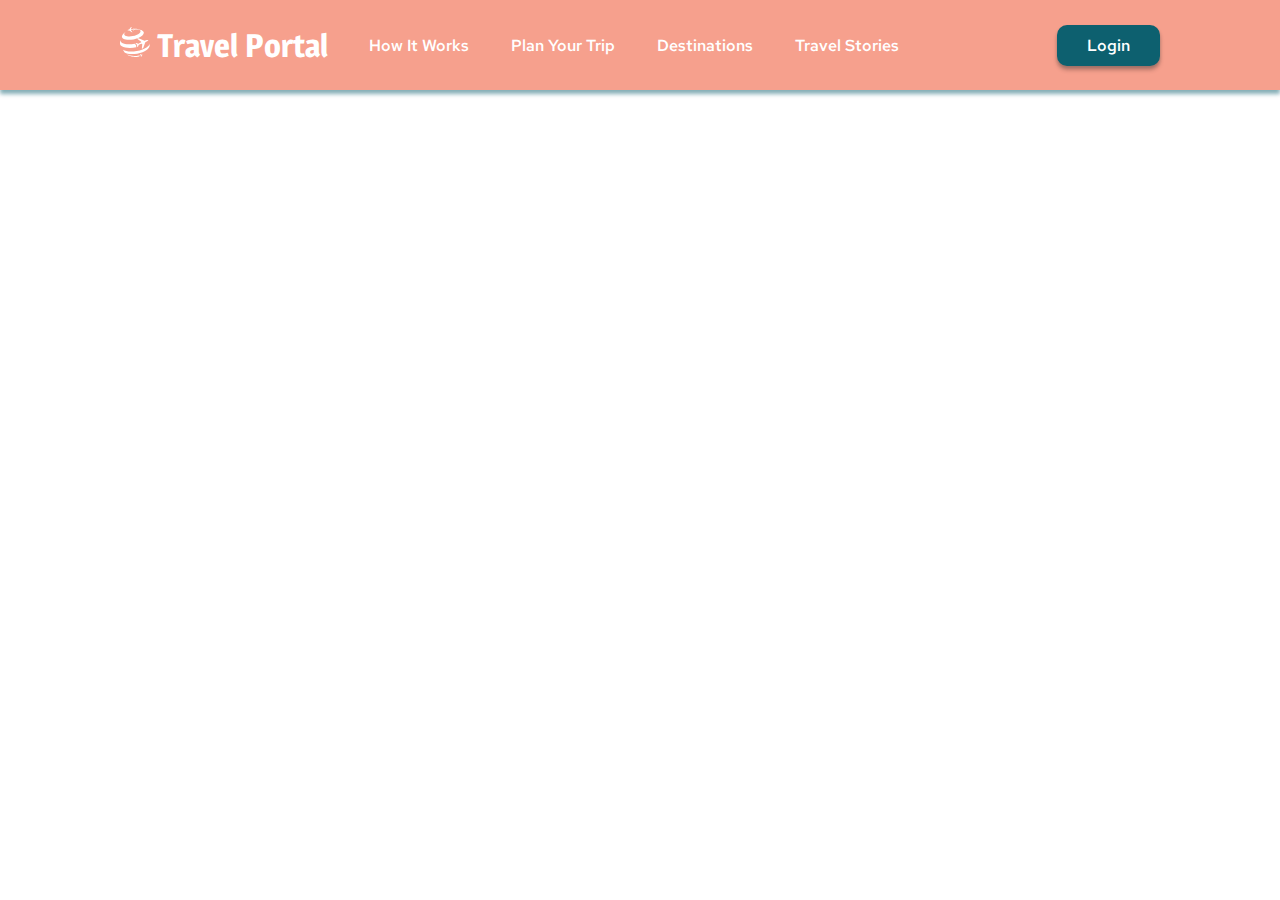
==== travel/index.html @ 794921a4 "feat: add burger menu in html and css" ====
<!DOCTYPE html>
<html lang="zxx">
<head>
    <meta charset="UTF-8">
    <meta http-equiv="X-UA-Compatible" content="IE=edge">
    <meta name="viewport" content="width=device-width, initial-scale=1.0">
    <title>Travel Portal</title>
    <link rel="icon" href="./assets/img/favicon.jpg">
    <link rel="stylesheet" href="style.css">
</head>
<body>
    <header class="header">
        <div class="wrapper">
            <div class="header_wrapper">
                <div class="logo">
                    <object type="image/svg+xml" data="./assets/img/logo.svg"></object>
                    <span class="company_name">Travel Portal</span>
                </div>
                <nav class="nav">
                    <ul class="header_nav">
                        <li class="header_nav_list"><a href="#how_it_works" class="nav_list">How It Works</a></li>
                        <li class="header_nav_list"><a href="#plan_trip" class="nav_list">Plan Your Trip</a></li>
                        <li class="header_nav_list"><a href="#destinations" class="nav_list">Destinations</a></li>
                        <li class="header_nav_list"><a href="#travel_stories" class="nav_list">Travel Stories</a></li>
                        <li class="header_nav_list"><a href="#travel_stories" class="nav_list nav_list_inactive">Account</a></li>
                        <li class="header_nav_list"><a href="#travel_stories" class="nav_list nav_list_inactive">Social Media</a></li>
                    </ul>
                    <div class="nav-close">
                        <span class="nav-close-line"></span>
                        <span class="nav-close-line"></span>
                    </div>
                </nav>
                <div class="header_login">
                    <button class="button">Login</button>
                </div>
                <div class="header-burger burger">
                    <span class="burger-line burger-line-first"></span>
                    <span class="burger-line burger-line-second"></span>
                    <span class="burger-line burger-line-third"></span>
                </div>
            </div>
        </div>
    </header>
    <main class="main">
        <!-- <section class="preview">
            <div class="wrapper">
                <div class="preview_background">
                    <div class="plan_your_trip">
                        <h1 class="title">Explore the beauty of<br> the World</h1>
                        <p class="title_text">Receive personalized recommendations for countries, hotels, activities and more</p>
                        <div class="planning_form">
                            <input type="text" class="planning_form_search" name="user_like_to_do" placeholder="What would you like to do?">
                            <div class="start_planning_button">
                                <button type="submit" class="start_planning">Start Planning</button>
                            </div>
                        </div>
                    </div>
                </div>
            </div>
        </section> -->
        <!-- <section class="steps">
            <div class="wrapper">
                <h2 class="topic" id="plan_trip">3 STEPS TO THE PERFECT TRIP</h2>
                    <div class="perfect_trip">
                        <div class="steps_pics">
                            <div class="steps_pic pic1"></div>
                            <div class="steps_text">Tell us what you want to do</div>
                        </div>
                        <div class="steps_pics">
                            <div class="steps_pic pic2"></div>
                            <div class="steps_text">Share us preferable dates</div>
                        </div>
                        <div class="steps_pics">
                            <div class="steps_pic pic3"></div>
                            <div class="steps_text">We will give you recommendations</div>
                        </div>
                    </div>
            </div>
        </section>
        <section class="destinations">
            <div class="wrapper">
                <h2 class="topic" id="destinations">POPULAR DESTINATIONS</h2>
                <div class="carousel">
                    <div class="destination">
                        <img src="./assets/img/Rectangle23.jpg" class="country_pic" alt="spain">
                        <div class="destination_country">SPAIN</div>
                    </div>
                    <div class="destination">
                        <img src="./assets/img/Rectangle24.jpg" class="country_pic" alt="japan">
                        <div class="destination_country">JAPAN</div>
                    </div>
                    <div class="destination">
                        <img src="./assets/img/Rectangle25.jpg" class="country_pic" alt="usa">
                        <div class="destination_country">USA</div>
                    </div>
                </div>
                <div class="carosuel_radio">
                    <label class="destination_radio">
                        <input class="radio__input" type="radio" name="switch">
                        <span class="radio__box"></span>
                    </label>
                    <label class="destination_radio">
                        <input class="radio__input" type="radio" name="switch" checked>
                        <span class="radio__box"></span>
                    </label>
                    <label class="destination_radio">
                        <input class="radio__input" type="radio" name="switch">
                        <span class="radio__box"></span>
                    </label>
                </div>
                <div class="find_more">
                    <button type="submit" class="find"><img src="./assets/img/arrow-right.svg" alt="arrow">Find More</button>
                </div>
            </div>
        </section>
        <section class="stories">
            <div class="wrapper">
                <div class="stories_content">
                    <h2 class="topic" id="travel_stories">TRAVEL STORIES</h2>
                <div class="travel_stories">
                    <div class="travel_stories_background">
                        <div class="story">
                            <img src="./assets/img/Rectangle29.jpg" class="story_img" alt="boat">
                            <div class="travel_stories_description">
                                <h3 class="travel_stories_title">10 Photos of Attractive Thailand</h3>
                                <p class="travel_stories_text">Lorem ipsum dolor sit amet, consectetur adipiscing elit, sed do eiusmod tempor incididunt ut labore et dolore magna aliqua. 
                                    Ut enim ad minim veniam, quis nostrud exercitation ullamco laboris nisi ut aliquip ex ea commodo consequat. 
                                    Duis aute irure dolor in reprehenderit in voluptate velit esse cillum dolore eu fugiat nulla pariatur. 
                                    Excepteur sint occaecat cupidatat non proident, sunt in culpa qui officia deserunt mollit anim id est laborum.Lorem 
                                    ipsum dolor sit amet, consectetur adipiscing elit...</p>
                                <a href="#!" class="read_more">Read More</a>
                            </div>
                        </div>
                        <div class="story">
                            <img src="./assets/img/Rectangle30.jpg" class="story_img" alt="mountain">
                            <div class="travel_stories_description">
                                <h3 class="travel_stories_title">Canyonlands National Park, Utah</h3>
                                <p class="travel_stories_text">Lorem ipsum dolor sit amet, consectetur adipiscing elit, sed do eiusmod tempor incididunt ut labore et dolore magna aliqua. 
                                    Ut enim ad minim veniam, quis nostrud exercitation ullamco laboris nisi ut aliquip ex ea commodo consequat. 
                                    Duis aute irure dolor in reprehenderit in voluptate velit esse cillum dolore eu fugiat nulla pariatur. 
                                    Excepteur sint occaecat cupidatat non proident, sunt in culpa qui officia deserunt mollit anim id est laborum.Lorem 
                                    ipsum dolor sit amet, consectetur adipiscing elit...</p>
                                 <a href="#!" class="read_more">Read More</a>
                            </div>
                        </div>
                        <div class="story">
                            <img src="./assets/img/Rectangle31.jpg" class="story_img" alt="mountain">
                            <div class="travel_stories_description">
                                <h3 class="travel_stories_title">I left my heart in the Mountains!</h3>
                                <p class="travel_stories_text">Lorem ipsum dolor sit amet, consectetur adipiscing elit, sed do eiusmod tempor incididunt ut labore et dolore magna aliqua. 
                                    Ut enim ad minim veniam, quis nostrud exercitation ullamco laboris nisi ut aliquip ex ea commodo consequat. 
                                    Duis aute irure dolor in reprehenderit in voluptate velit esse cillum dolore eu fugiat nulla pariatur. 
                                    Excepteur sint occaecat cupidatat non proident, sunt in culpa qui officia deserunt mollit anim id est laborum.Lorem 
                                    ipsum dolor sit amet, consectetur adipiscing elit...</p>
                                 <a href="#!" class="read_more">Read More</a>
                            </div>
                        </div>
                        <div class="story">
                            <img src="./assets/img/Rectangle32.jpg" class="story_img" alt="desert">
                            <div class="travel_stories_description">
                                <h3 class="travel_stories_title">The Longest journey in my life!</h3>
                                <p class="travel_stories_text">Lorem ipsum dolor sit amet, consectetur adipiscing elit, sed do eiusmod tempor incididunt ut labore et dolore magna aliqua. 
                                    Ut enim ad minim veniam, quis nostrud exercitation ullamco laboris nisi ut aliquip ex ea commodo consequat. 
                                    Duis aute irure dolor in reprehenderit in voluptate velit esse cillum dolore eu fugiat nulla pariatur. 
                                    Excepteur sint occaecat cupidatat non proident, sunt in culpa qui officia deserunt mollit anim id est laborum.Lorem 
                                    ipsum dolor sit amet, consectetur adipiscing elit...</p>
                                 <a href="#!" class="read_more">Read More</a>
                            </div>
                        </div>
                        <div class="find_more">
                            <button type="submit" class="find"><img src="./assets/img/arrow-right.svg" alt="arrow">See More</button>
                        </div>
                    </div>
                </div>
                </div>
            </div>
        </section>
    </main>
    <footer>
        <div class="wrapper">
            <div class="footer">
                <span class="copyright">All Rights Reserved © Travel Portal</span>
                <div class="footer_social_network">
                    <ul class="social-list">
                        <li class="social-item">
                            <a href="https://github.com/olkres" target="_blank"><img src="assets/img/instagram.svg" alt="instagram"></a>
                        </li>
                        <li class="social-item">
                            <a href="https://rs.school/js-stage0/" target="_blank"><img src="assets//img/youtube.svg" alt="youtube"></a>
                        </li>
                        <li class="social-item">
                            <a href="https://twitter.com" target="_blank"><img src="assets/img/twitter.svg" alt="twitter"></a>
                        </li>
                    </ul>
                </div>
            </div>
        </div>
    </footer> -->
    <script src="index.js"></script>
</body>
</html>
---- travel/style.css ----
@font-face {
    font-family: 'Red Hat Text';
    font-style: normal;
    font-weight: 500;
    src: url('./assets/fonts/RedHatText-Medium.ttf');
  }

  @font-face {
    font-family: 'Magra';
    font-weight: 600;
    src: url('./assets/fonts/Magra-Bold.ttf');
  }

  @font-face {
    font-family: 'Aleo';
    font-weight: 400;
    src: url('./assets/fonts/Aleo-Regular.ttf');
  }

  @font-face {
    font-family: 'Aleo';
    font-style: italic;
    font-weight: 700;
    src: url('./assets/fonts/Aleo-BoldItalic.ttf');
  }

  @font-face {
    font-family: 'Aleo';
    font-style: italic;
    font-weight: 400;
    src: url('./assets/fonts/Aleo-Italic.ttf');
  }

  @font-face {
    font-family: 'Aleo';
    font-weight: 700;
    src: url('./assets/fonts/Aleo-Bold.ttf');
  }

  * {
    box-sizing: border-box;
  }

  html {
    scroll-behavior: smooth;
  }

  body {
    margin: 0;
  }

  .wrapper {
    max-width: 1440px;
    margin: 0 auto;
  }

  .header_wrapper {
    position: relative;
    background-color: rgba(242, 120, 92, 0.7);
    box-shadow: 0px 4px 4px rgba(13, 96, 111, 0.5);
    display: flex;
    justify-content: space-between;
    padding: 0 120px;
    align-items: center;
    height: 90px;
  }

  .header_nav {
    display: flex;
    justify-content: space-between;
    align-items: center;
    padding-left: 8px;
  }

  .header_nav_list {
    list-style: none;
    font-family: 'Red Hat Text';
    font-style: normal;
    font-weight: 500;
    font-size: 16px;
    line-height: 21px;
    padding-right: 42px;
  }

  .nav_list {
    text-decoration: none;
    color: #FFFFFF;
    transition: 0.5s;
  }

  .nav_list_inactive {
    display: none;
  }

  .nav_list:hover {
    color: #0D606F;
    cursor: pointer;
  }

  .header-burger {
    display: none;
    width: 26px;
    height: 16px;
    position: relative;
  }

  .burger-line {
    display: block;
    width: 100%;
    height: 2.6px;
    background-color: #FFFFFF;
    position: absolute;
    border-radius: 3px;
  }

  .burger-line-first {
    top: 0;
  }

  .burger-line-second {
    top: 50%;
    transform: translateY(-50%);
  }

  .burger-line-third {
    bottom: 0;
  }

  .logo {
    font-family: 'Magra';
    font-size: 32px;
    line-height: 39px;
    color: #FFFFFF;
  }

  .button {
    width: 103px;
    height: 41px;
    background: #0D606F;
    box-shadow: 0px 4px 4px rgba(0, 0, 0, 0.25), 0px 2px 3px rgba(13, 96, 111, 0.16);
    border: 0px;
    border-radius: 10px;
    font-family: 'Red Hat Text';
    font-style: normal;
    font-weight: 500;
    font-size: 16px;
    line-height: 21px;
    color: #FFFFFF;
    transition: 0.5s;
  }

  .button:hover {
    transform: scale(1.1);
    cursor: pointer;
  }

  .preview_background {
    background-image: url('./assets/img/garrett-parker-DlkF4-dbCOU-unsplash1.jpg');
    height: 765px;
    margin-top: -90px;
  }

  .plan_your_trip {
    padding-top: 122px;
    padding-left: 120px;
  }

  .title {
    margin: 0;
    font-family: 'Aleo';
    font-style: normal;
    font-weight: 700;
    font-size: 80px;
    line-height: 96px;
    color: #FFFFFF;
  }

  .title_text {
    margin-top: 32px;
    font-family: 'Aleo';
    font-style: italic;
    font-weight: 700;
    font-size: 20px;
    line-height: 24px;
    color: #FFFFFF;
  }

  .topic {
    font-family: 'Red Hat Text';
    font-weight: 500;
    font-size: 40px;
    text-align: center;
    color: #F2785C;
  }

  .planning_form {
    display: flex;
    align-items: center;
    justify-content: space-between;
    margin-top: 46px;
    width: 892px;
    height: 95px;
    border-radius: 16px;
    background: rgba(255, 255, 255, 0.7);
    border: none;
  }

  .start_planning_button {
    padding-right: 18px;
  }

  .start_planning {
    background: #0D606F;
    width: 228px;
    height: 59px;
    border: 0px;
    font-family: 'Red Hat Text';
    font-style: normal;
    font-weight: 500;
    font-size: 24px;
    line-height: 32px;
    color: #FFFFFF;
    border-radius: 10px;
    transition: 0.5s;
  }

  .start_planning:hover {
    transform: scale(1.1);
    cursor: pointer;
  }

  .planning_form_search {
    font-family: 'Aleo';
    font-style: italic;
    font-weight: 400;
    font-size: 24px;
    line-height: 29px;
    border: 0px;
    color: #F2785C;
    background-color: rgba(0, 0, 0, 0);
    padding-left: 41px;
  }

  .planning_form_search::placeholder {
    color: #F2785C;
  }

  .perfect_trip {
    display: flex;
    justify-content: space-between;
    margin-top: 40px;
    padding: 0 132px;
  }

  .steps {
    margin-top: 80px;
  }

  .steps_text {
    font-family: 'Aleo';
    font-style: normal;
    font-weight: 400;
    font-size: 20px;
    line-height: 24px;
    color: #0D606F;
    margin-top: 30px;
  }

  .steps_pic {
    background-color: #F2785C;
    border-radius: 16px;
    width: 100px;
    height: 100px;
  }

  .steps_pics:nth-child(2) {
    padding-left: 70px;
  }

  .pic1 {
    background-image: url('./assets/img/bike.svg');
    background-position: center;
    background-repeat: no-repeat;
    margin-left: auto;
    margin-right: auto;
  }

  .pic2 {
    background-image: url('./assets/img/calendar.svg');
    background-position: center;
    background-repeat: no-repeat;
    margin-left: auto;
    margin-right: auto;
  }

  .pic3 {
    background-image: url('./assets/img/plane.svg');
    background-position: center;
    background-repeat: no-repeat;
    margin-left: auto;
    margin-right: auto;
  }

  .destinations {
    margin-top: 96px;
  }

  .carousel {
    display: flex;
    gap: 60px;
    justify-content: center;
    align-items: center;
    overflow: hidden;
    margin-top: 48px;
  }

  .country_pic {
    border-radius: 16px;
  }

  .destination {
    position: relative;
  }

  .destination_country {
    position: absolute;
    left: 15px;
    bottom: 44px;
    font-family: 'Red Hat Text';
    font-size: 32px;
    line-height: 42px;
    color: #FFFFFF;
  }

  .destination_radio {
    position: relative;
    display: inline-block;
    width: 20px;
    height: 20px;
    margin: 0 3px;
    margin-top: 19px;
    left: 677px;
  }

  .radio__input {
    position: absolute;
    appearance: none;
  }

  .radio__box {
    position: absolute;
    top: 0;
    left: 0;
    display: inline-block;
    width: 20px;
    height: 20px;
    background-color: rgba(242, 120, 92, 0.5);
    border-radius: 50%;
    transition: all 0.2s ease;
    cursor: pointer;
  }

  .radio__input:checked+.radio__box {

    background-color: #F2785C;
  }

  .find_more {
    margin-top: 36px;
    width: 228px;
    margin-left: auto;
    margin-right: auto;

  }

  .find {
    display: flex;
    align-items: center;
    justify-content: space-around;
    padding: 0 31px;
    background: #0D606F;
    border: 0px;
    border-radius: 10px;
    width: 228px;
    height: 59px;
    font-family: 'Red Hat Text';
    font-size: 24px;
    color: #FFFFFF;
    transition: 0.5s;
  }

  .find:hover {
    transform: scale(1.1);
    cursor: pointer;
  }

  .stories {
    margin-top: 81px;
  }

  .story_img {
    border-radius: 16px;
    box-shadow: 0px 4px 4px #0d606f;
  }

  .travel_stories_background {
    height: 1270px;
    background: rgba(255, 255, 255, 0.7);
  }

  .travel_stories {
    margin-top: 40px;
    height: 1331px;
    background: url(./assets/img/Rectangle33.jpg);
  }

  /*.travel_stories_description {
    display: flex;
    flex-flow: column;
}*/

  .travel_stories_title {
    font-family: 'Aleo';
    font-style: normal;
    font-weight: 400;
    font-size: 35px;
    line-height: 42px;
    color: #0D606F;
    margin: 0;
  }

  .travel_stories_description {
    padding-left: 40px;
  }

  .travel_stories_text {
    font-family: 'Aleo';
    font-style: normal;
    font-weight: 400;
    font-size: 20px;
    line-height: 24px;
    color: #0D606F;
    margin: 0;
    margin-top: 23px;
  }

  .read_more {
    font-family: 'Aleo';
    font-weight: 700;
    font-size: 20px;
    line-height: 24px;
    color: #0D606F;
  }

  .story {
    display: flex;
    padding: 0 120px;
    margin-top: 30px;
  }

  .story:nth-child(1) {
    padding-top: 40px;
  }

  .footer {
    display: flex;
    align-items: center;
    margin-top: -60px;
    justify-content: flex-end;
    padding-right: 120px;
    height: 60px;
    gap: 270px;
  }

  .copyright {
    font-family: 'Red Hat Text';
    font-size: 16px;
    line-height: 21px;
    color: #FFFFFF;
  }

  .social-list {
    display: flex;
    align-items: center;
  }

  .social-item {
    padding-left: 21px;
    list-style: none;
    transition: 0.5s;
  }

  .social-item:hover {
    filter: invert(16%) sepia(65%) saturate(138%) hue-rotate(7deg) brightness(92%) contrast(87%);
  }

  /*media start*/
  @media screen and (max-width:390px) {

    * {
      box-sizing: border-box;
    }

    .wrapper {
      max-width: 390px;
      margin: 0 auto;
    }

    .preview_background {
      background-image: url(assets/img/garrett-parker-DlkF4-dbCOU-unsplash2.jpg);
    }

    .header-burger {
      display: block;
    }

    .company_name {
      display: none;
    }

    .header_login {
      display: none;
    }

    .nav {
      position: fixed;
      height: 100vh;
      top: 0;
      right: 0;
      z-index: 10;
      transform: translateX(100%);
      transition: .2s all linear;
    }

    .nav_list_inactive {
      display: block;
    }

    .nav-active {
      transform: translateX(0);
      width: 165px;
      height: 250px;
      background: #F2785C;
      box-shadow: 0px 4px 3px rgba(13, 96, 111, 0.25);
      border-radius: 10px;
    }

    .nav-close {
      width: 30px;
      height: 30px;
      position: absolute;
      top: 10px;
      left: 10px;
      z-index: 11;
    }

    .nav-close-line {
      display: block;
      width: 100%;
      height: 3px;
      border-radius: 3px;
      background-color: #E5E5E5;
      position: absolute;
      top: 50%;
    }

    .nav-close-line:first-child {
      transform: translateY(-50%) rotate(45deg);
    }

    .nav-close-line:last-child {
      transform: translateY(-50%) rotate(-45deg);
    }

    .header_nav {
      display: flex;
      flex-direction: column;
      align-items: flex-end;
      padding-top: 40px;
      margin-right: -25px;
    }


  }
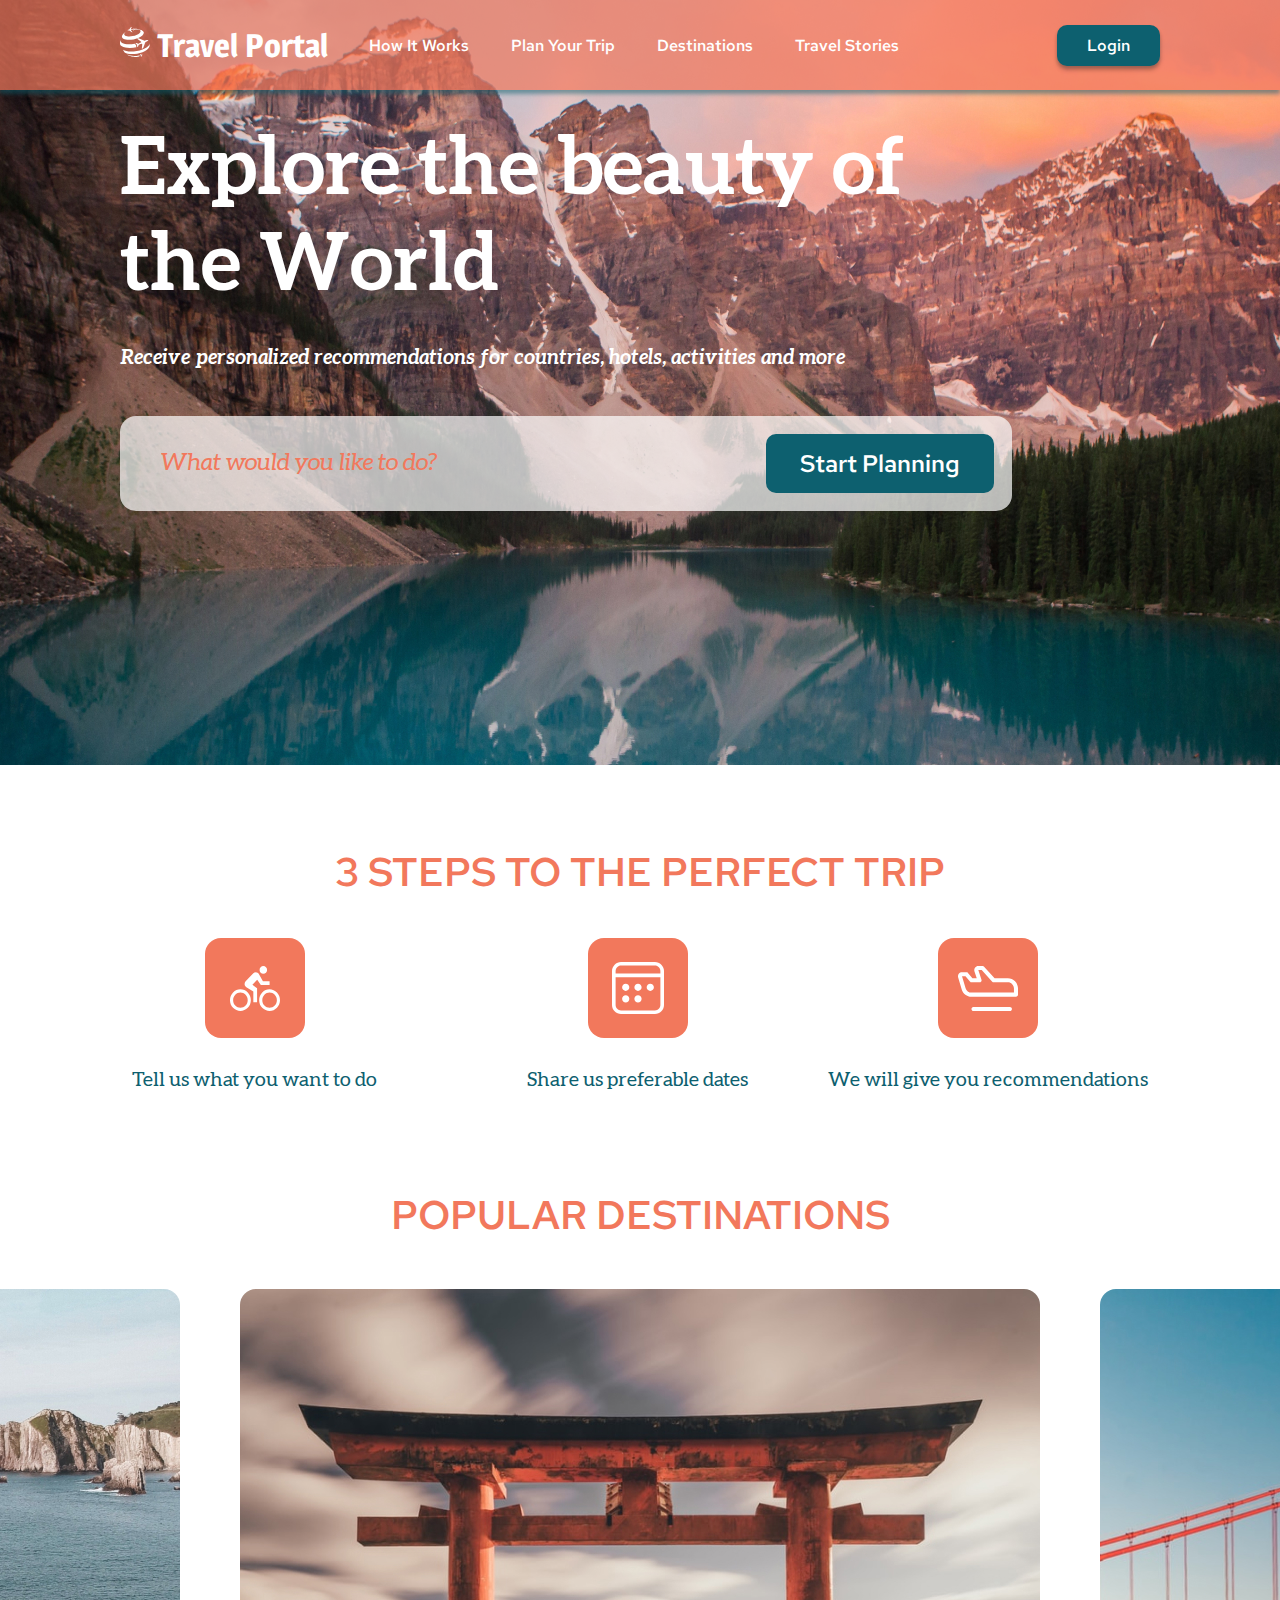
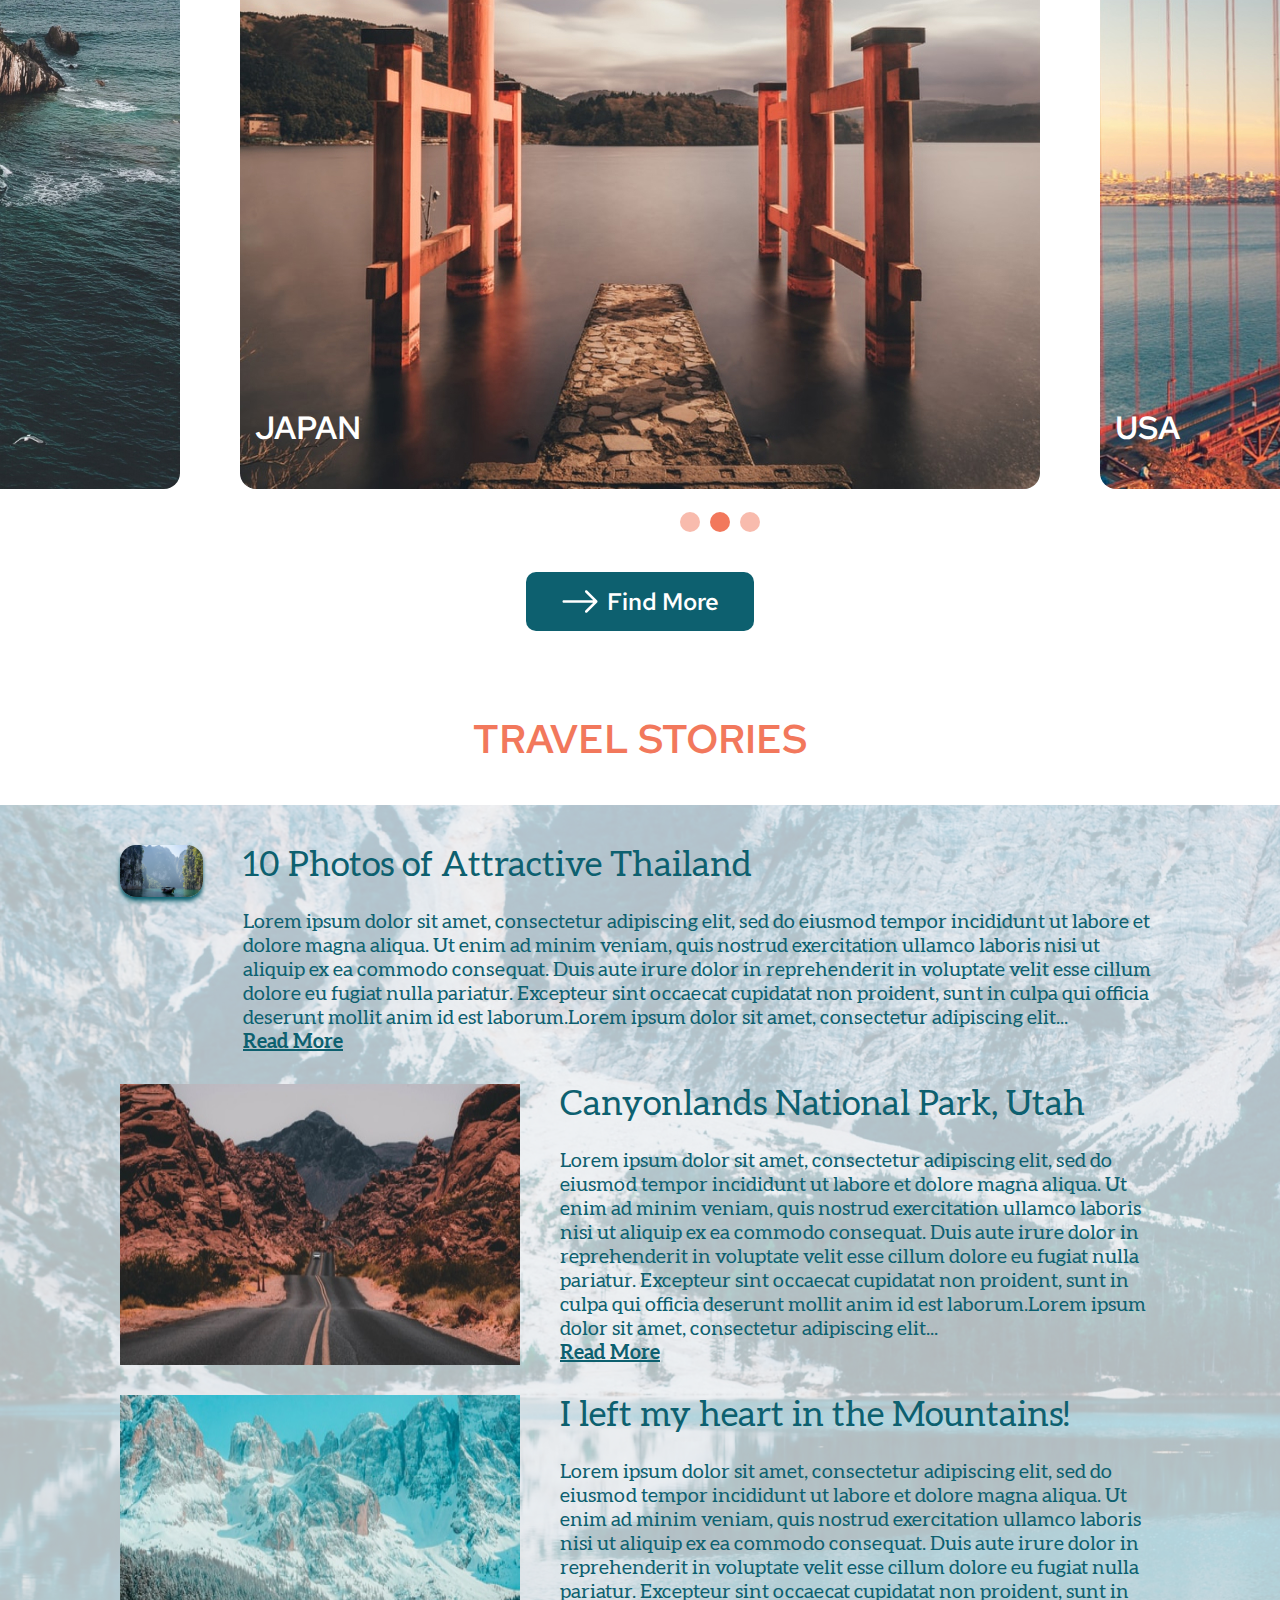
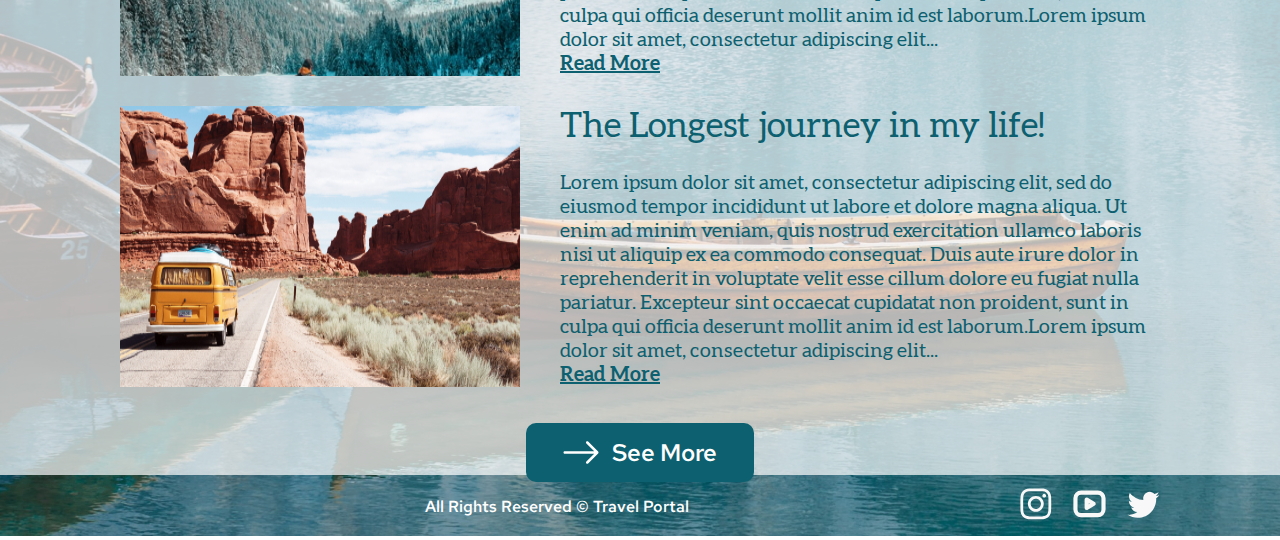
==== commit 80368bab: "feat: modified css media 390 in section preview" ====
--- a/travel/index.html
+++ b/travel/index.html
@@ -42,7 +42,7 @@
         </div>
     </header>
     <main class="main">
-        <!-- <section class="preview">
+        <section class="preview">
             <div class="wrapper">
                 <div class="preview_background">
                     <div class="plan_your_trip">
@@ -57,8 +57,8 @@
                     </div>
                 </div>
             </div>
-        </section> -->
-        <!-- <section class="steps">
+        </section>
+        <section class="steps">
             <div class="wrapper">
                 <h2 class="topic" id="plan_trip">3 STEPS TO THE PERFECT TRIP</h2>
                     <div class="perfect_trip">
@@ -120,7 +120,9 @@
                 <div class="travel_stories">
                     <div class="travel_stories_background">
                         <div class="story">
-                            <img src="./assets/img/Rectangle29.jpg" class="story_img" alt="boat">
+                            <div class="story_img">
+                                <img src="./assets/img/Rectangle29.jpg" alt="boat">
+                            </div>
                             <div class="travel_stories_description">
                                 <h3 class="travel_stories_title">10 Photos of Attractive Thailand</h3>
                                 <p class="travel_stories_text">Lorem ipsum dolor sit amet, consectetur adipiscing elit, sed do eiusmod tempor incididunt ut labore et dolore magna aliqua. 
@@ -195,7 +197,7 @@
                 </div>
             </div>
         </div>
-    </footer> -->
+    </footer>
     <script src="index.js"></script>
 </body>
 </html>--- a/travel/style.css
+++ b/travel/style.css
@@ -206,7 +206,7 @@
   }
 
   .start_planning_button {
-    padding-right: 18px;
+    margin-right: 18px;
   }
 
   .start_planning {
@@ -398,9 +398,12 @@
     margin-top: 81px;
   }
 
-  .story_img {
+  .story_img img {
+    display: block;
     border-radius: 16px;
     box-shadow: 0px 4px 4px #0d606f;
+    max-width: 100%;
+    height: auto;
   }
 
   .travel_stories_background {
@@ -506,10 +509,6 @@
       margin: 0 auto;
     }
 
-    .preview_background {
-      background-image: url(assets/img/garrett-parker-DlkF4-dbCOU-unsplash2.jpg);
-    }
-
     .header-burger {
       display: block;
     }
@@ -520,6 +519,13 @@
 
     .header_login {
       display: none;
+    }
+
+    .header_wrapper {
+      background-image: url(assets/img/garrett-parker-DlkF4-dbCOU-unsplash2.jpg);
+      box-shadow: none;
+      padding: 0 24px;
+      padding-top: 26px;
     }
 
     .nav {
@@ -580,5 +586,47 @@
       margin-right: -25px;
     }
 
+    .preview_background {
+      background-image: url(assets/img/garrett-parker-DlkF4-dbCOU-unsplash2.jpg);
+      background-repeat: no-repeat;
+      height: 390px;
+  }
+   
+    .title {
+      display: none;
+    }
+
+    .title_text {
+      display: none;
+    }
+
+    .plan_your_trip {
+      padding-left: 15px;
+    }
+
+    .planning_form {
+      padding: 0;
+      width: 360px;
+      height: 48px;
+      margin-top: 20px;
+    }
+
+    .start_planning {
+      width: 92px;
+      height: 30px;
+      background: #0D606F;
+      box-shadow: 0px 0px 3px rgba(13, 96, 111, 0.08), 0px 2px 3px rgba(13, 96, 111, 0.16);
+      font-size: 11px;
+      line-height: 15px;
+      margin-right: -10px;
+    }
+
+    .planning_form_search {
+      font-size: 14px;
+      line-height: 17px;
+      color: #F2785C;
+      padding-left: 16px;
+    }
+
 
   }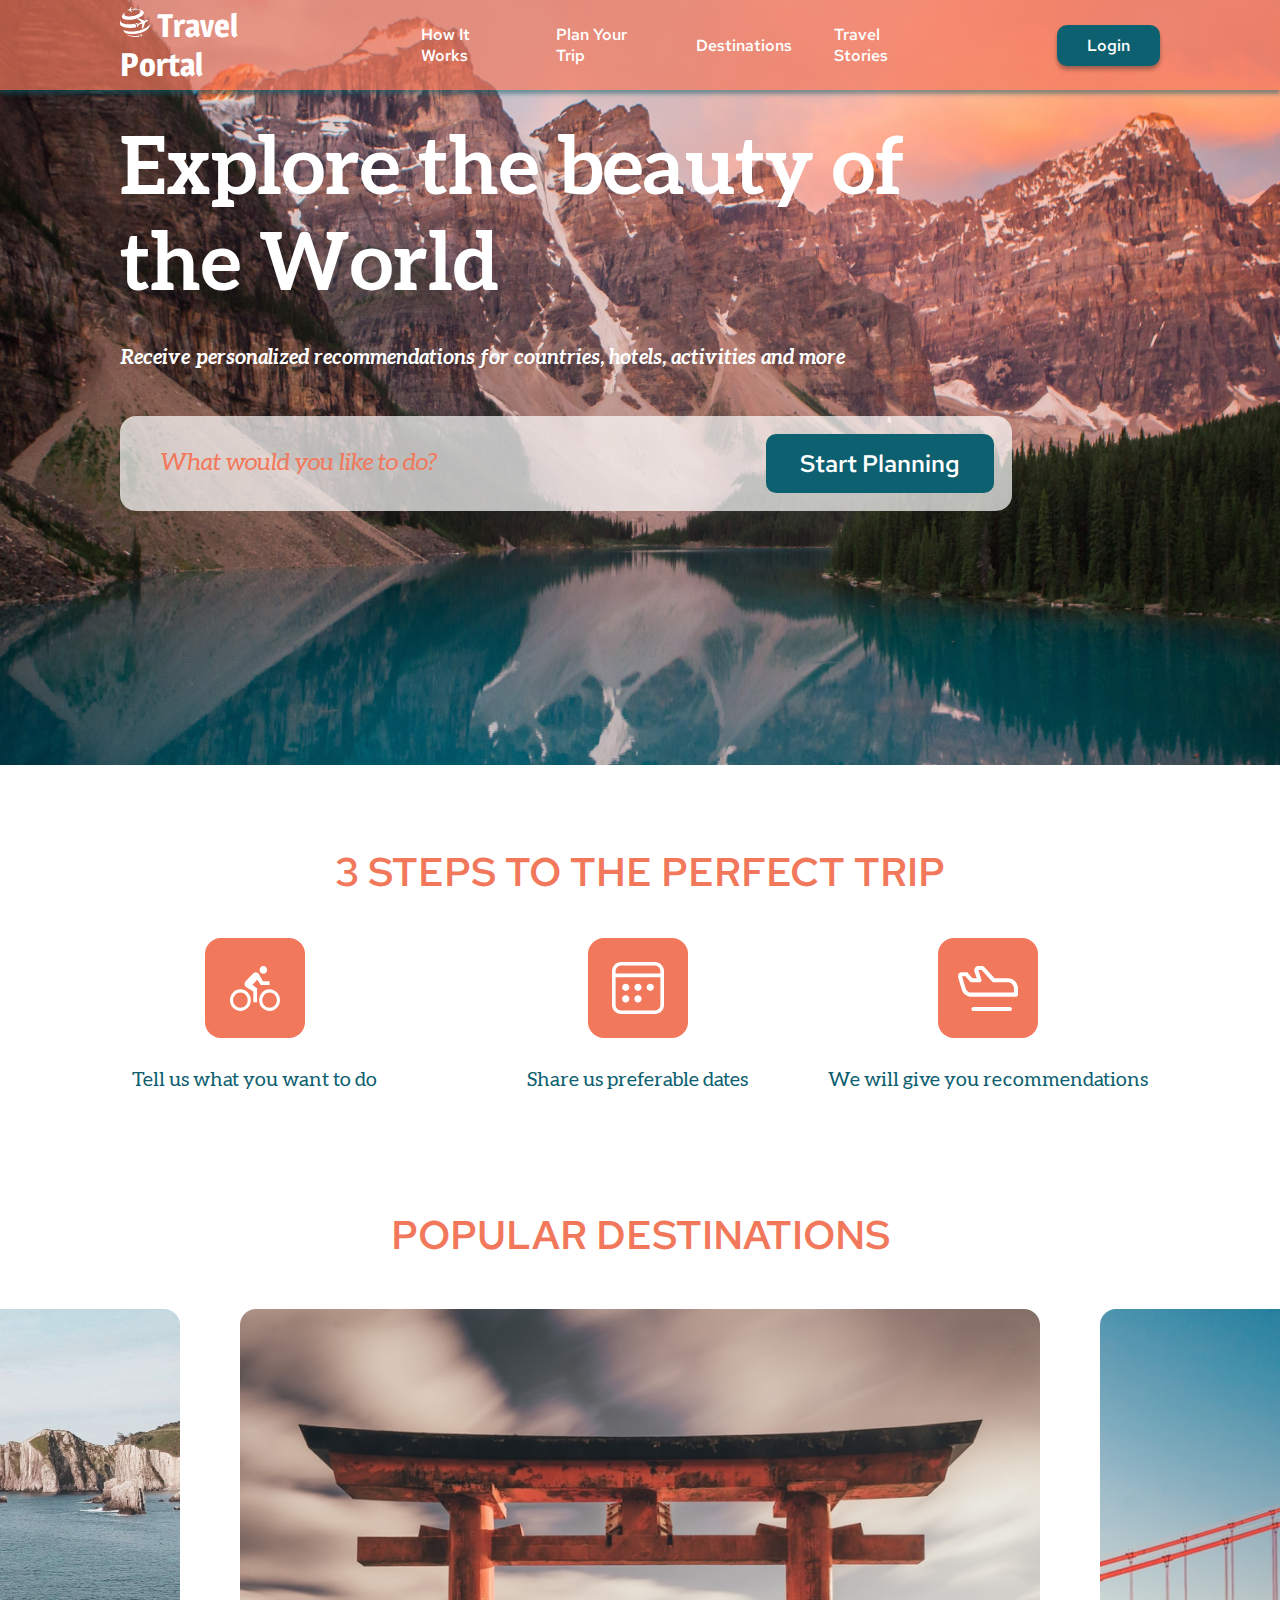
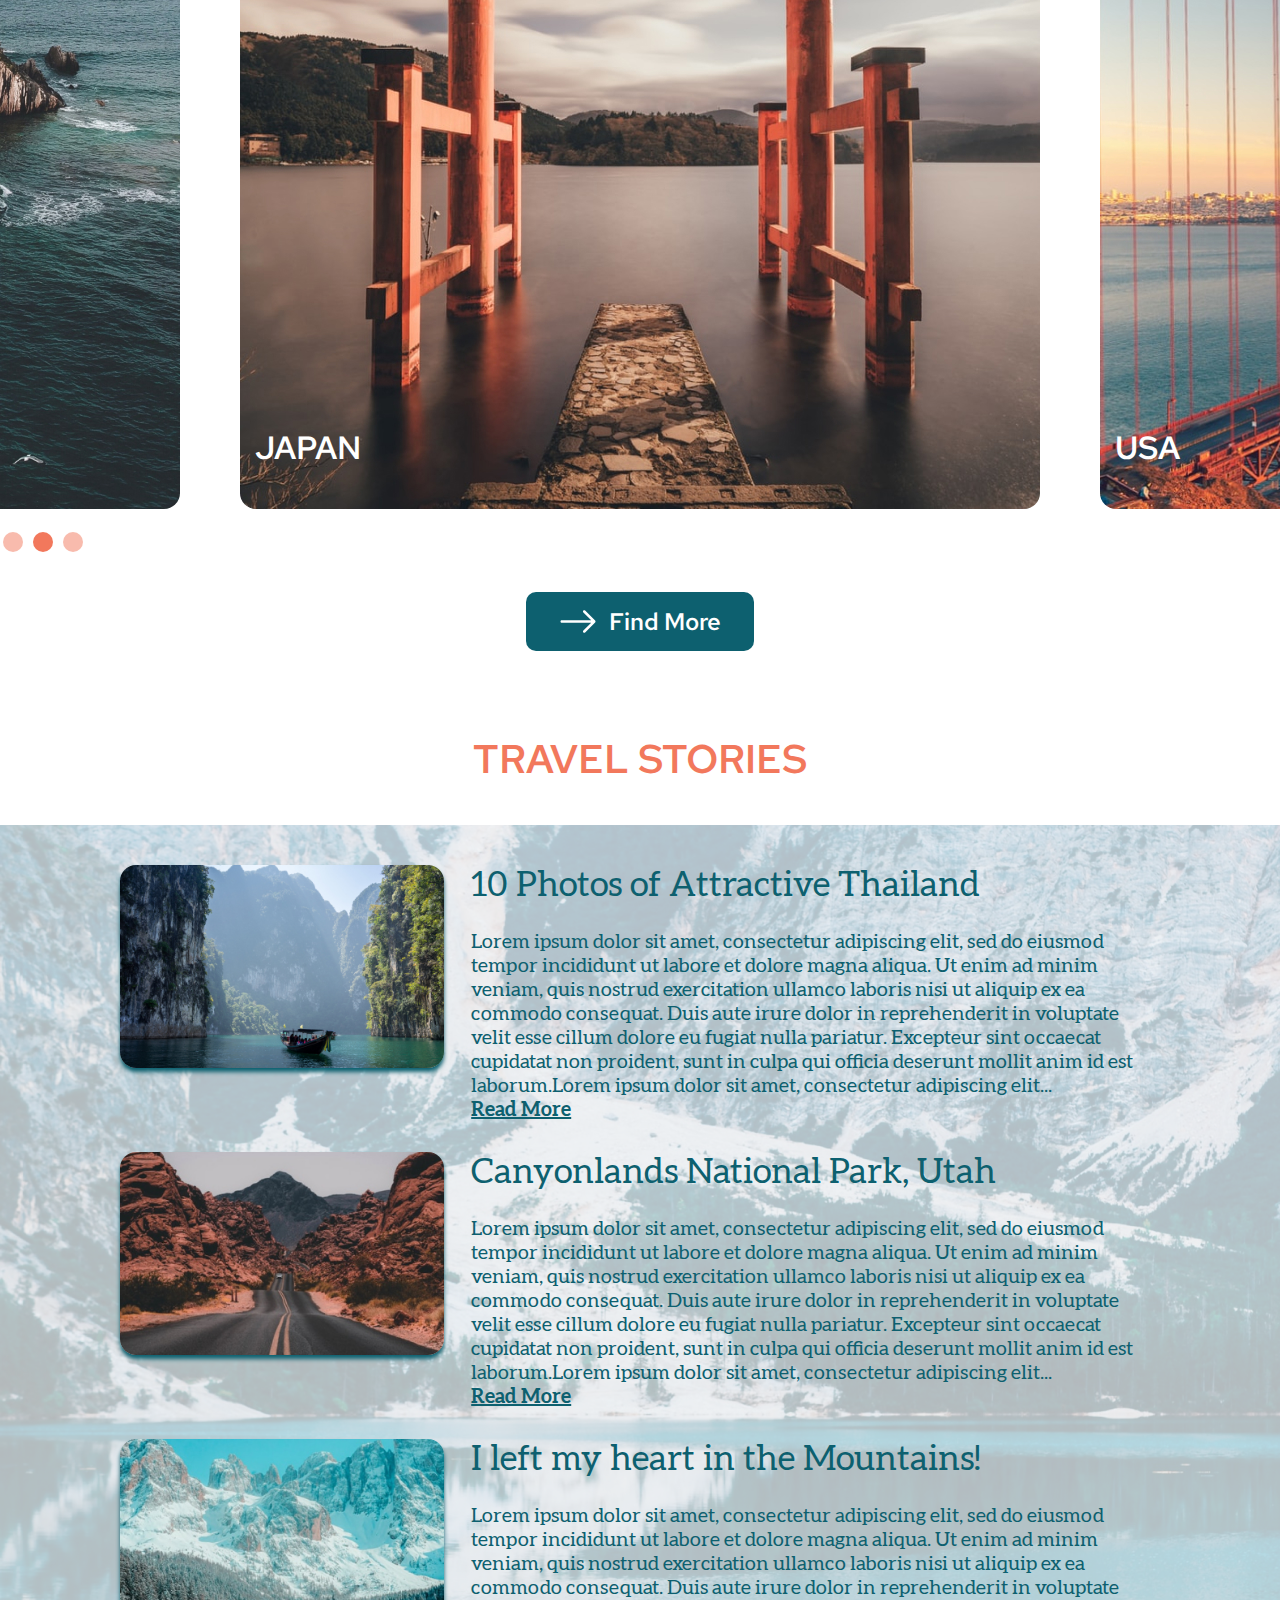
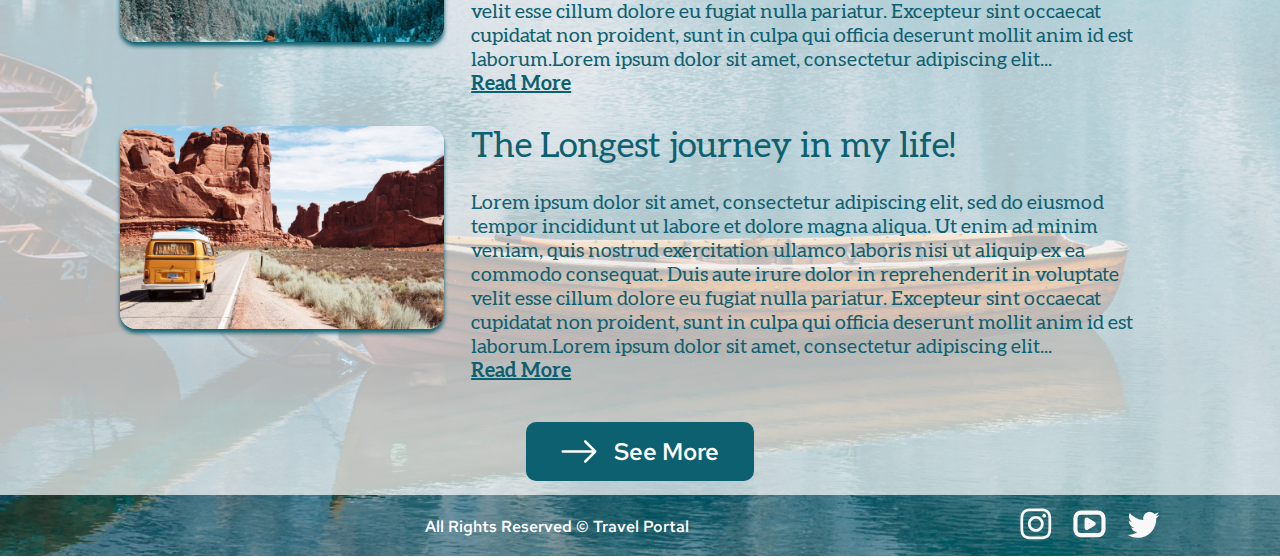
==== commit 16a52831: "feat: modified section steps for mobile" ====
--- a/travel/index.html
+++ b/travel/index.html
@@ -64,15 +64,15 @@
                     <div class="perfect_trip">
                         <div class="steps_pics">
                             <div class="steps_pic pic1"></div>
-                            <div class="steps_text">Tell us what you want to do</div>
+                            <p class="steps_text">Tell us what you want to do</p>
                         </div>
                         <div class="steps_pics">
                             <div class="steps_pic pic2"></div>
-                            <div class="steps_text">Share us preferable dates</div>
+                            <p class="steps_text">Share us preferable dates</p>
                         </div>
                         <div class="steps_pics">
                             <div class="steps_pic pic3"></div>
-                            <div class="steps_text">We will give you recommendations</div>
+                            <p class="steps_text">We will give you recommendations</p>
                         </div>
                     </div>
             </div>
@@ -134,7 +134,9 @@
                             </div>
                         </div>
                         <div class="story">
-                            <img src="./assets/img/Rectangle30.jpg" class="story_img" alt="mountain">
+                            <div class="story_img">
+                                <img src="./assets/img/Rectangle30.jpg" alt="mountain">
+                            </div>
                             <div class="travel_stories_description">
                                 <h3 class="travel_stories_title">Canyonlands National Park, Utah</h3>
                                 <p class="travel_stories_text">Lorem ipsum dolor sit amet, consectetur adipiscing elit, sed do eiusmod tempor incididunt ut labore et dolore magna aliqua. 
@@ -146,7 +148,9 @@
                             </div>
                         </div>
                         <div class="story">
-                            <img src="./assets/img/Rectangle31.jpg" class="story_img" alt="mountain">
+                            <div class="story_img">
+                                <img src="./assets/img/Rectangle31.jpg" alt="mountain">
+                            </div>
                             <div class="travel_stories_description">
                                 <h3 class="travel_stories_title">I left my heart in the Mountains!</h3>
                                 <p class="travel_stories_text">Lorem ipsum dolor sit amet, consectetur adipiscing elit, sed do eiusmod tempor incididunt ut labore et dolore magna aliqua. 
@@ -158,7 +162,9 @@
                             </div>
                         </div>
                         <div class="story">
-                            <img src="./assets/img/Rectangle32.jpg" class="story_img" alt="desert">
+                            <div class="story_img">
+                                <img src="./assets/img/Rectangle32.jpg" alt="desert">
+                            </div>
                             <div class="travel_stories_description">
                                 <h3 class="travel_stories_title">The Longest journey in my life!</h3>
                                 <p class="travel_stories_text">Lorem ipsum dolor sit amet, consectetur adipiscing elit, sed do eiusmod tempor incididunt ut labore et dolore magna aliqua. 
--- a/travel/style.css
+++ b/travel/style.css
@@ -69,7 +69,7 @@
     display: flex;
     justify-content: space-between;
     align-items: center;
-    padding-left: 8px;
+    padding-left: 98px;
   }
 
   .header_nav_list {
@@ -158,6 +158,7 @@
     background-image: url('./assets/img/garrett-parker-DlkF4-dbCOU-unsplash1.jpg');
     height: 765px;
     margin-top: -90px;
+    margin-bottom: 80px;
   }
 
   .plan_your_trip {
@@ -245,15 +246,15 @@
     color: #F2785C;
   }
 
+  .steps {
+    margin-bottom: 96px;
+  }
+
   .perfect_trip {
     display: flex;
     justify-content: space-between;
     margin-top: 40px;
     padding: 0 132px;
-  }
-
-  .steps {
-    margin-top: 80px;
   }
 
   .steps_text {
@@ -302,7 +303,7 @@
   }
 
   .destinations {
-    margin-top: 96px;
+    margin-bottom: 81px;
   }
 
   .carousel {
@@ -312,6 +313,11 @@
     align-items: center;
     overflow: hidden;
     margin-top: 48px;
+  }
+
+  .carousel_radio {
+    display: flex;
+    justify-content: center;
   }
 
   .country_pic {
@@ -339,7 +345,6 @@
     height: 20px;
     margin: 0 3px;
     margin-top: 19px;
-    left: 677px;
   }
 
   .radio__input {
@@ -377,7 +382,7 @@
     display: flex;
     align-items: center;
     justify-content: space-around;
-    padding: 0 31px;
+    padding: 0 27px;
     background: #0D606F;
     border: 0px;
     border-radius: 10px;
@@ -394,8 +399,8 @@
     cursor: pointer;
   }
 
-  .stories {
-    margin-top: 81px;
+  .story_img {
+    width: 200%;
   }
 
   .story_img img {
@@ -433,7 +438,7 @@
   }
 
   .travel_stories_description {
-    padding-left: 40px;
+    padding-left: 27px;
   }
 
   .travel_stories_text {
@@ -457,12 +462,15 @@
 
   .story {
     display: flex;
-    padding: 0 120px;
-    margin-top: 30px;
+    padding: 30px 120px 0;
   }
 
   .story:nth-child(1) {
     padding-top: 40px;
+  }
+
+  .story:nth-child(4) {
+    margin-bottom: 39px;
   }
 
   .footer {
@@ -498,6 +506,7 @@
   }
 
   /*media start*/
+  
   @media screen and (max-width:390px) {
 
     * {
@@ -522,7 +531,8 @@
     }
 
     .header_wrapper {
-      background-image: url(assets/img/garrett-parker-DlkF4-dbCOU-unsplash2.jpg);
+      position: static;
+      background-color: linear-gradient(180deg, #0d606f 0%, rgba(13, 96, 111, 0) 25.1%),;
       box-shadow: none;
       padding: 0 24px;
       padding-top: 26px;
@@ -587,9 +597,12 @@
     }
 
     .preview_background {
-      background-image: url(assets/img/garrett-parker-DlkF4-dbCOU-unsplash2.jpg);
+      background-image: linear-gradient(180deg, #0d606f 0%, 
+      rgba(13, 96, 111, 0) 25.1%),
+      url(assets/img/garrett-parker-DlkF4-dbCOU-unsplash2.jpg);
       background-repeat: no-repeat;
-      height: 390px;
+      height: 251px;
+      margin-bottom: 19px;
   }
    
     .title {
@@ -608,7 +621,7 @@
       padding: 0;
       width: 360px;
       height: 48px;
-      margin-top: 20px;
+      margin-top: 19px;
     }
 
     .start_planning {
@@ -628,5 +641,61 @@
       padding-left: 16px;
     }
 
+    .topic {
+      font-size: 14px;
+      line-height: 19px;
+      margin-bottom: 20px;
+    }
+
+    .perfect_trip {
+      margin-top: 0;
+      padding: 0 16px;
+    }
+
+    .steps_text {
+      font-size: 10px;
+      line-height: 12px;
+      margin-top: 0;
+      color: #F2785C;
+    }
+
+    .steps_pic {
+      width: 70px;
+      height: 70px;
+      margin-bottom: 20px;
+    }
+
+    .pic1 {
+      background-image: url(assets/img/bike_mobile.svg);
+      margin-left: 0;
+    }
+    
+    .pic2 {
+      background-image: url(assets/img/calendar_mobile.svg);
+      margin-right: 17px;
+    }
+    
+    .pic3 {
+      background-image: url(assets/img/plane_mobile.svg);
+      margin-right: 0;
+    }
+
+    .steps_pics:nth-child(1) {
+      text-align: start;
+      max-width: 74px;
+    }
+
+    .steps_pics:nth-child(2) {
+      text-align: center;
+      padding-left: 0;
+    }
+
+    .steps_pics:nth-child(3) {
+      text-align: end;
+      max-width: 80px;
+    }
+
+
+
 
   }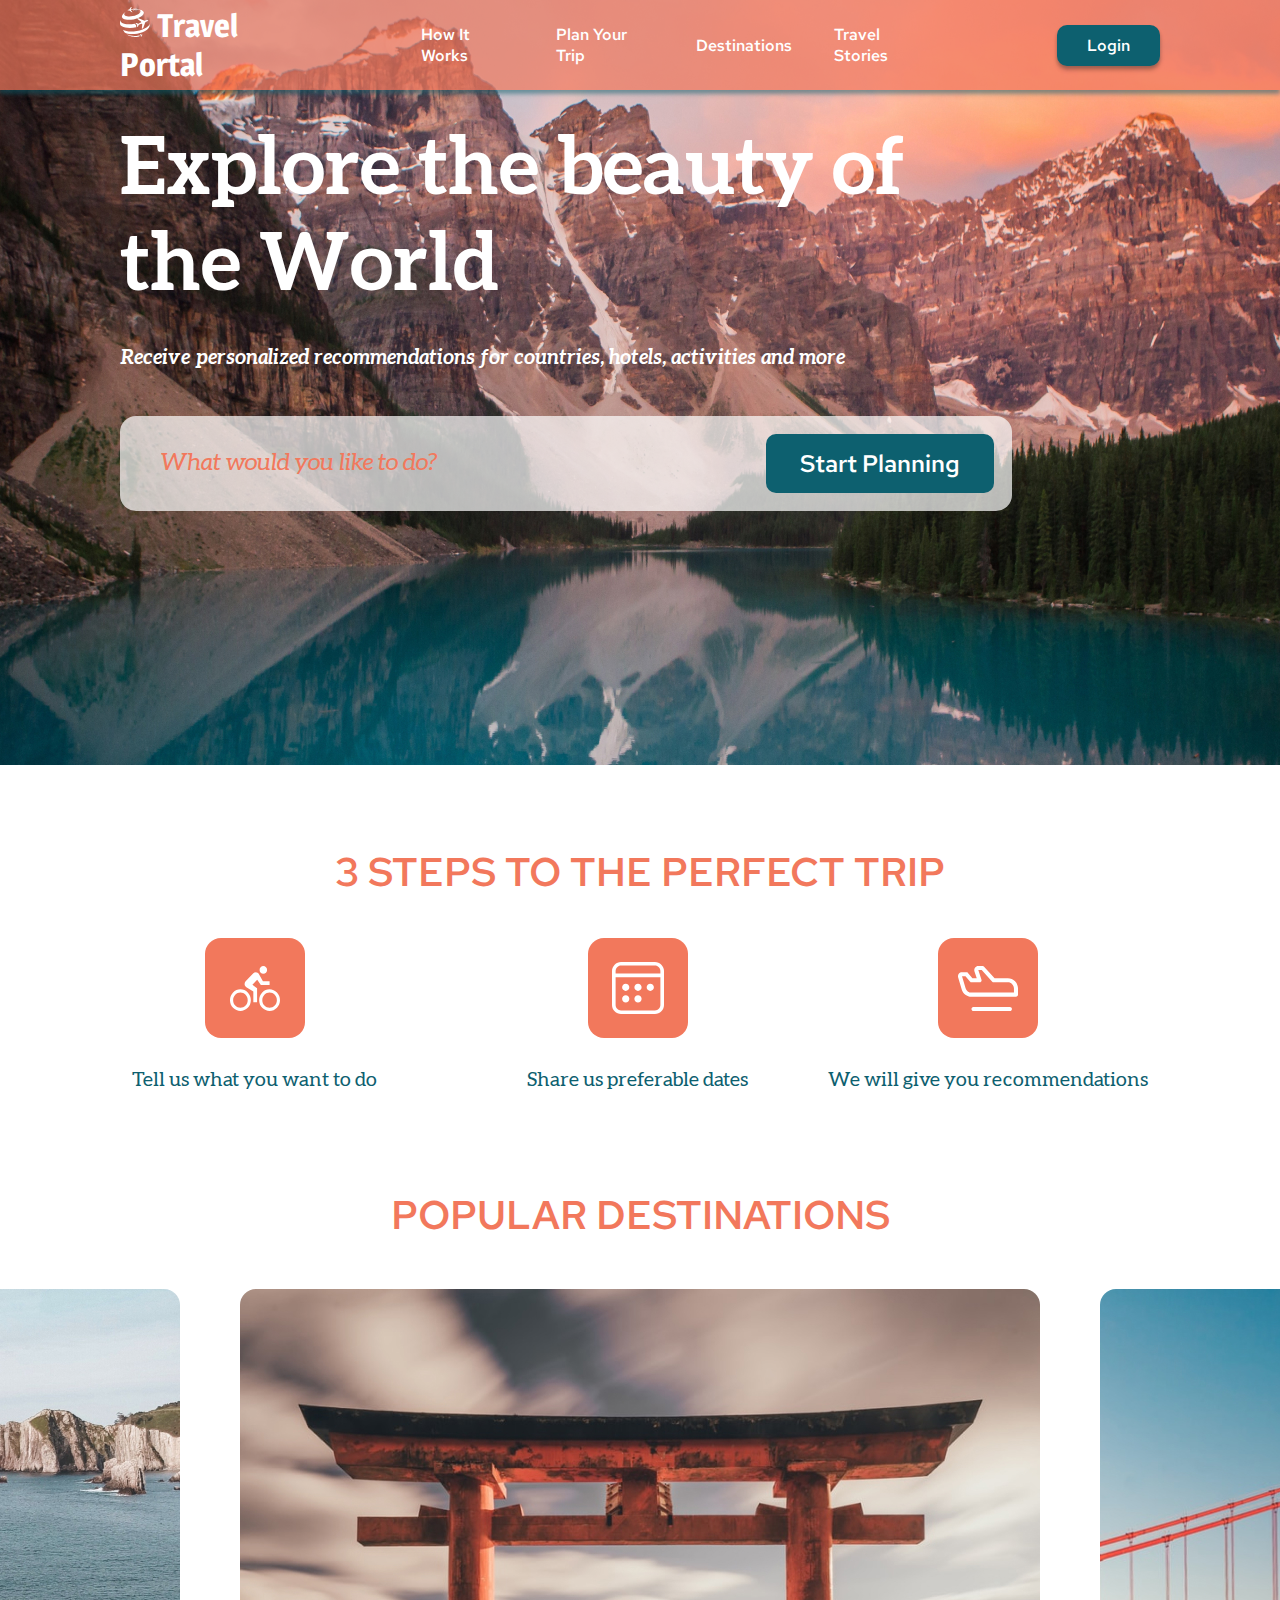
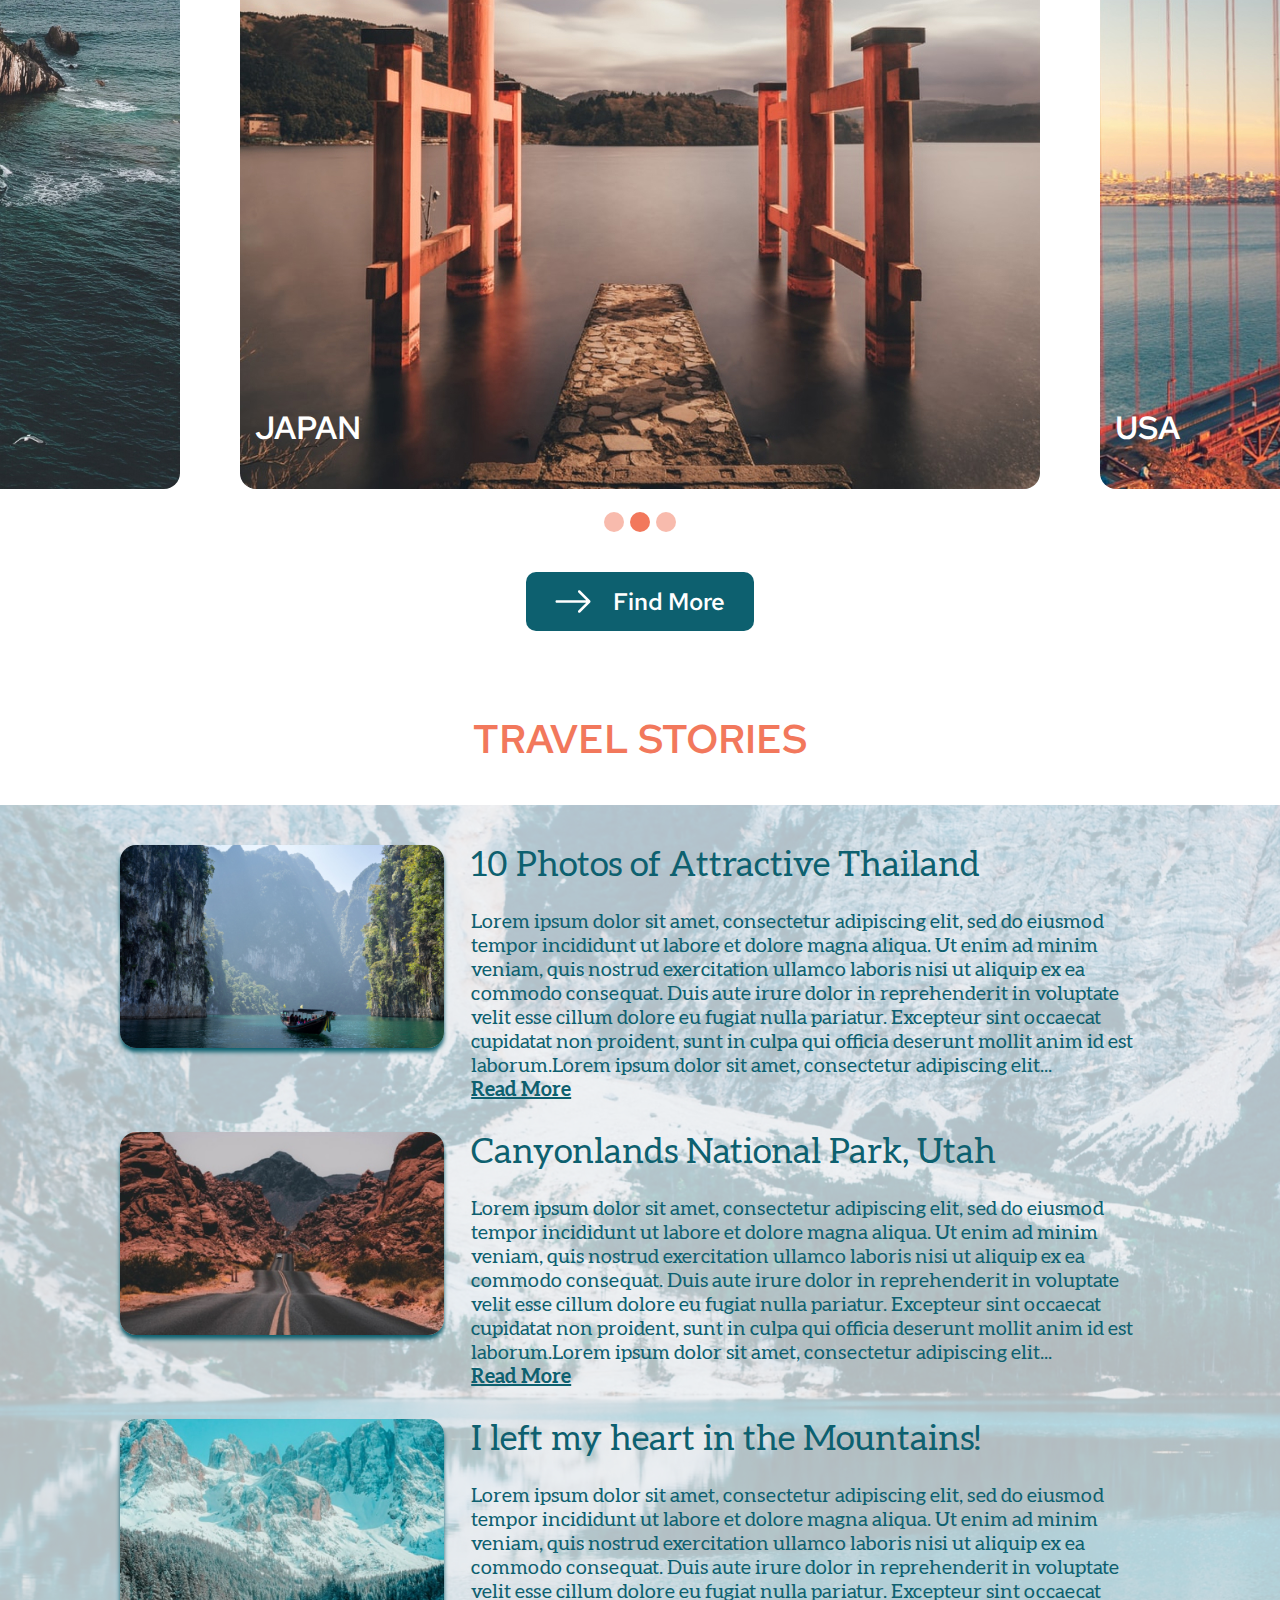
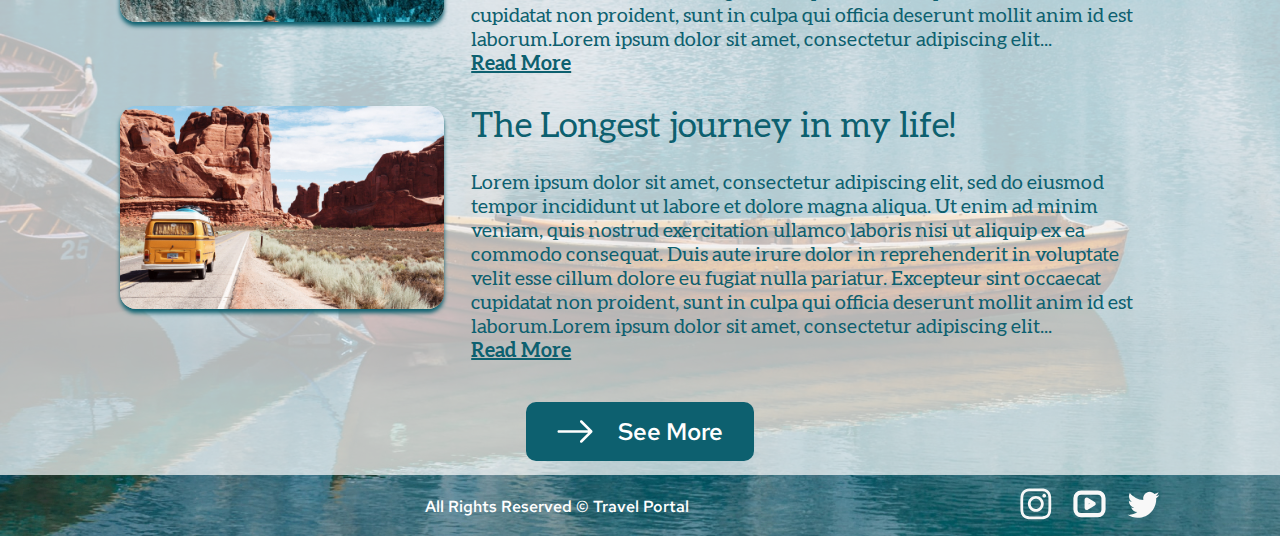
==== commit ec5395a5: "feat: modified html and css in section destination" ====
--- a/travel/index.html
+++ b/travel/index.html
@@ -94,7 +94,7 @@
                         <div class="destination_country">USA</div>
                     </div>
                 </div>
-                <div class="carosuel_radio">
+                <div class="carousel_radio">
                     <label class="destination_radio">
                         <input class="radio__input" type="radio" name="switch">
                         <span class="radio__box"></span>
@@ -108,8 +108,13 @@
                         <span class="radio__box"></span>
                     </label>
                 </div>
+                <div class="carousel_mobile">
+                    <div class="destination_country_mobile">SPAIN</div>
+                    <span class="arrow_left"></span>
+                    <span class="arrow_right"></span>
+                </div>
                 <div class="find_more">
-                    <button type="submit" class="find"><img src="./assets/img/arrow-right.svg" alt="arrow">Find More</button>
+                    <button type="submit" class="find"><span class="arrow"></span>Find More</button>
                 </div>
             </div>
         </section>
@@ -176,7 +181,7 @@
                             </div>
                         </div>
                         <div class="find_more">
-                            <button type="submit" class="find"><img src="./assets/img/arrow-right.svg" alt="arrow">See More</button>
+                            <button type="submit" class="find"><span class="arrow"></span>See More</button>
                         </div>
                     </div>
                 </div>
--- a/travel/style.css
+++ b/travel/style.css
@@ -247,7 +247,7 @@
   }
 
   .steps {
-    margin-bottom: 96px;
+    margin-bottom: 76px;
   }
 
   .perfect_trip {
@@ -315,9 +315,14 @@
     margin-top: 48px;
   }
 
+  .carousel_mobile {
+    display: none;
+  }
+
   .carousel_radio {
     display: flex;
     justify-content: center;
+    margin-bottom: 40px;
   }
 
   .country_pic {
@@ -375,23 +380,27 @@
     width: 228px;
     margin-left: auto;
     margin-right: auto;
-
   }
 
   .find {
     display: flex;
     align-items: center;
-    justify-content: space-around;
-    padding: 0 27px;
+    justify-content: space-evenly;
+    width: 228px;
+    height: 59px;
     background: #0D606F;
     border: 0px;
     border-radius: 10px;
-    width: 228px;
-    height: 59px;
     font-family: 'Red Hat Text';
     font-size: 24px;
     color: #FFFFFF;
     transition: 0.5s;
+  }
+
+  .arrow {
+    background-image: url(assets/img/arrow-right.svg);
+    width: 36px;
+    height: 23px;
   }
 
   .find:hover {
@@ -652,11 +661,14 @@
       padding: 0 16px;
     }
 
+    .steps {
+      margin-bottom: 0;
+    }
+
     .steps_text {
       font-size: 10px;
       line-height: 12px;
       margin-top: 0;
-      color: #F2785C;
     }
 
     .steps_pic {
@@ -695,6 +707,71 @@
       max-width: 80px;
     }
 
+    .carousel {
+      display: none;
+    }
+
+    .carousel_radio {
+      display: none;
+    }
+
+    .carousel_mobile {
+      display: block;
+      background-image: url(assets/img/Rectangle26.jpg);
+      border-radius: 16px;
+      height: 210px;
+      max-width: 360px;
+      margin: 0 auto;
+    }
+
+    .destination_country_mobile {
+      position: absolute;
+      font-family: 'Red Hat Text';
+      font-style: normal;
+      font-weight: 500;
+      color: #FFFFFF;
+      font-size: 20px;
+      line-height: 26px;
+      left: 31px;
+      bottom: 328px
+    }
+
+    .arrow_left {
+      position: absolute;
+      background-image: url(assets/img/arrow_left_slider.svg);
+      width: 15px;
+      height: 25px;
+      left: 27px;
+      bottom: 245px;
+    }
+
+    .arrow_right {
+      position: absolute;
+      background-image: url(assets/img/arrow_right_slider.svg);
+      width: 15px;
+      height: 25px;
+      right: 27px;
+      bottom: 245px;
+    }
+
+    .find_more {
+      margin-top: 9px;
+      width: 92px;
+    }
+
+    .find {
+      font-size: 11px;
+      line-height: 15px;
+      width: 92px;
+      height: 30px;
+    }
+
+    .arrow {
+      background-image: url(assets/img/arrow-right-mobile.svg);
+      width: 9px;
+      height: 6px;
+    }
+
 
 
 
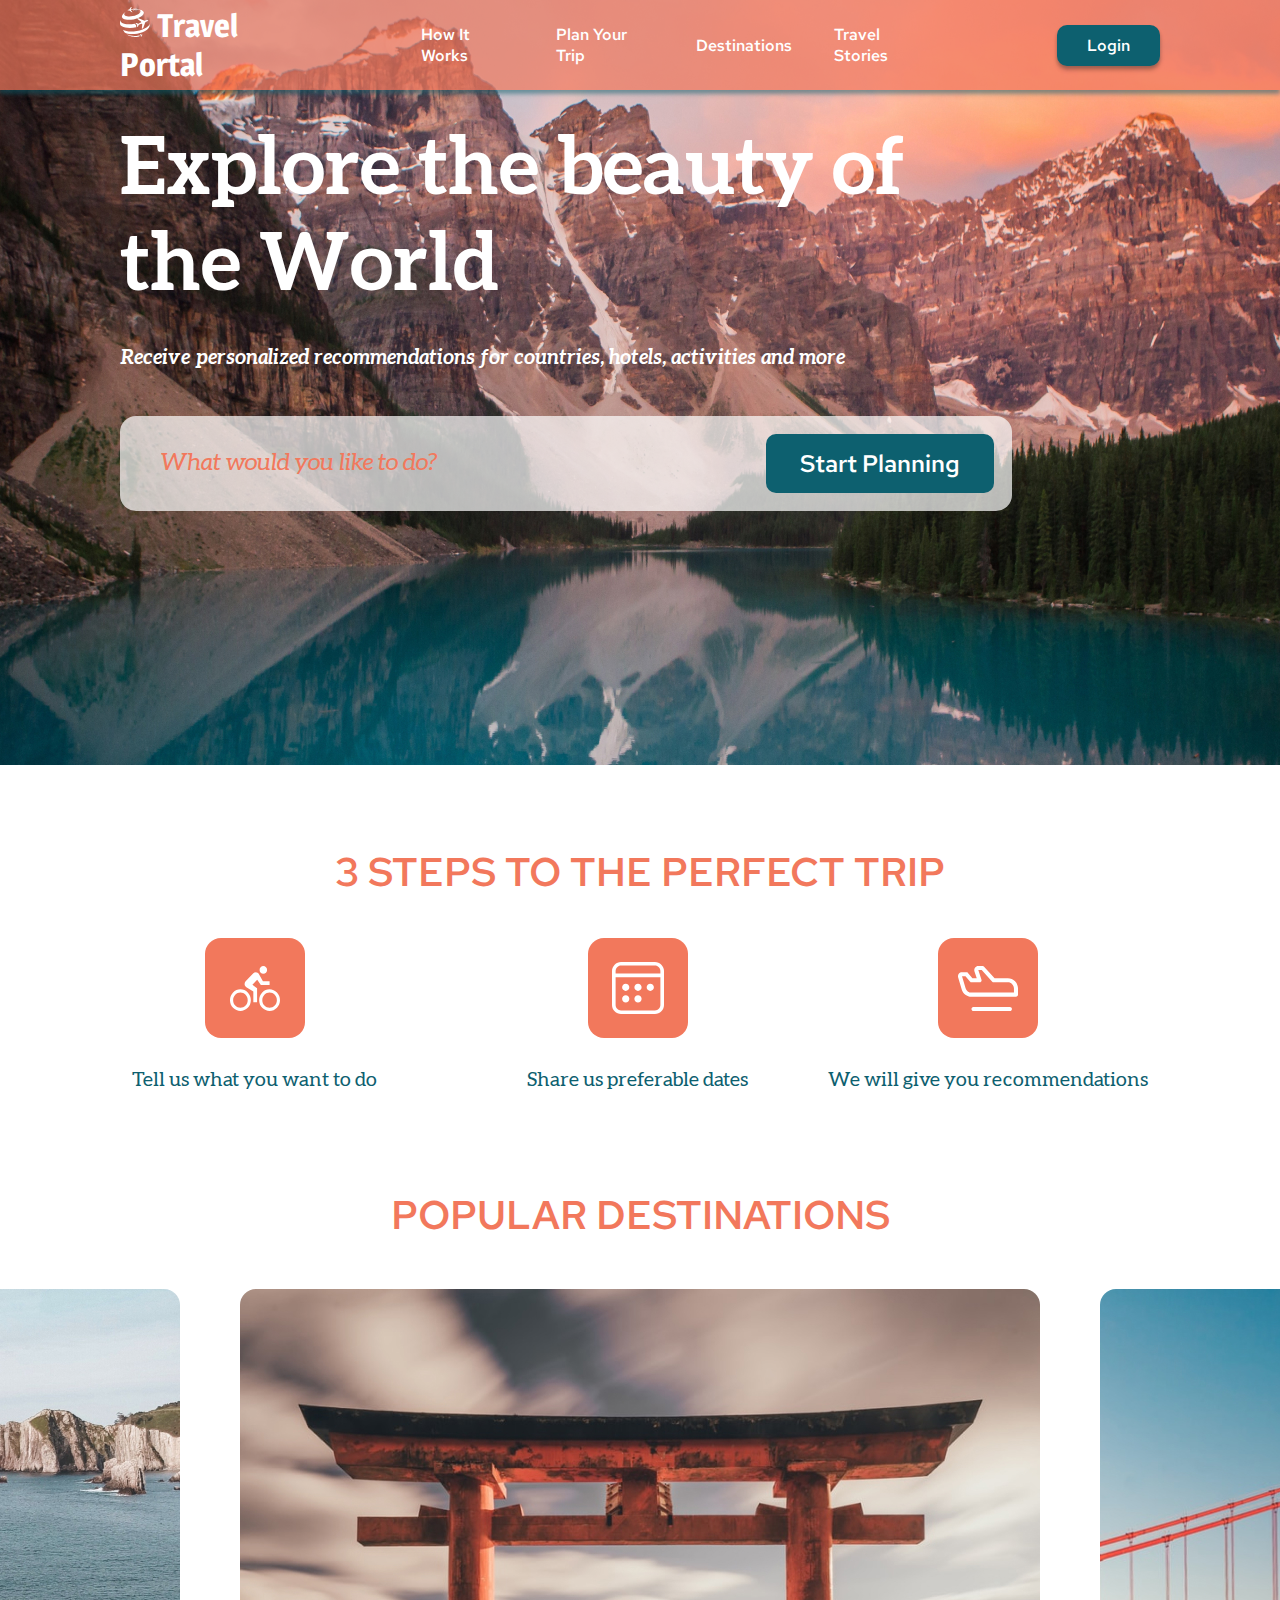
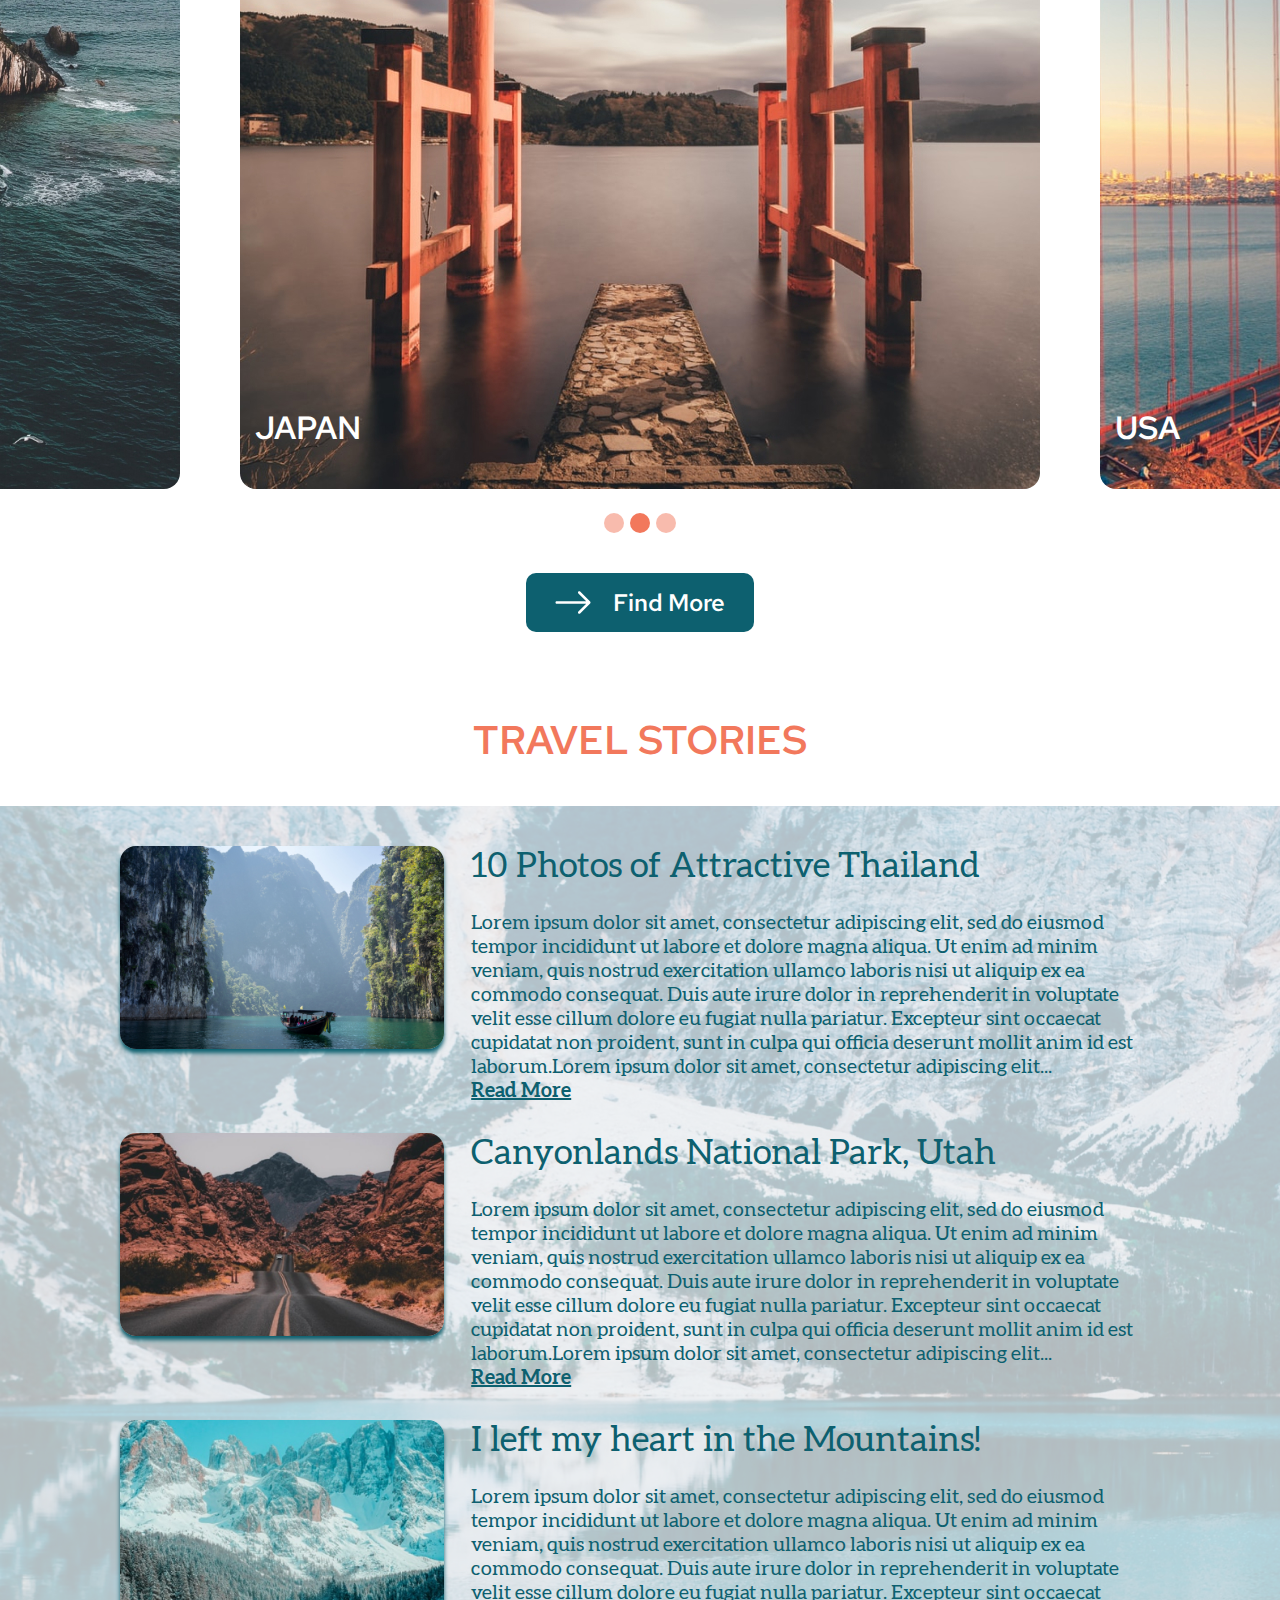
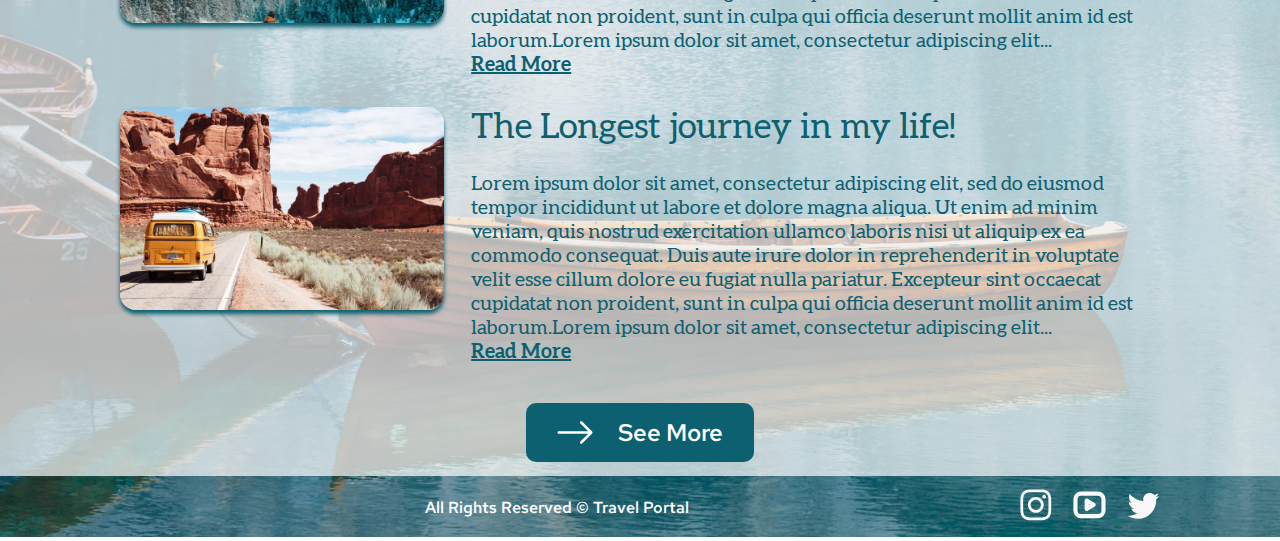
==== commit 13720cb3: "feat: make slider in section destinations" ====
--- a/travel/index.html
+++ b/travel/index.html
@@ -1,5 +1,6 @@
 <!DOCTYPE html>
 <html lang="zxx">
+
 <head>
     <meta charset="UTF-8">
     <meta http-equiv="X-UA-Compatible" content="IE=edge">
@@ -8,6 +9,7 @@
     <link rel="icon" href="./assets/img/favicon.jpg">
     <link rel="stylesheet" href="style.css">
 </head>
+
 <body>
     <header class="header">
         <div class="wrapper">
@@ -22,8 +24,10 @@
                         <li class="header_nav_list"><a href="#plan_trip" class="nav_list">Plan Your Trip</a></li>
                         <li class="header_nav_list"><a href="#destinations" class="nav_list">Destinations</a></li>
                         <li class="header_nav_list"><a href="#travel_stories" class="nav_list">Travel Stories</a></li>
-                        <li class="header_nav_list"><a href="#travel_stories" class="nav_list nav_list_inactive">Account</a></li>
-                        <li class="header_nav_list"><a href="#travel_stories" class="nav_list nav_list_inactive">Social Media</a></li>
+                        <li class="header_nav_list"><a href="#travel_stories"
+                                class="nav_list nav_list_inactive">Account</a></li>
+                        <li class="header_nav_list"><a href="#travel_stories" class="nav_list nav_list_inactive">Social
+                                Media</a></li>
                     </ul>
                     <div class="nav-close">
                         <span class="nav-close-line"></span>
@@ -47,9 +51,11 @@
                 <div class="preview_background">
                     <div class="plan_your_trip">
                         <h1 class="title">Explore the beauty of<br> the World</h1>
-                        <p class="title_text">Receive personalized recommendations for countries, hotels, activities and more</p>
+                        <p class="title_text">Receive personalized recommendations for countries, hotels, activities and
+                            more</p>
                         <div class="planning_form">
-                            <input type="text" class="planning_form_search" name="user_like_to_do" placeholder="What would you like to do?">
+                            <input type="text" class="planning_form_search" name="user_like_to_do"
+                                placeholder="What would you like to do?">
                             <div class="start_planning_button">
                                 <button type="submit" class="start_planning">Start Planning</button>
                             </div>
@@ -61,20 +67,20 @@
         <section class="steps">
             <div class="wrapper">
                 <h2 class="topic" id="plan_trip">3 STEPS TO THE PERFECT TRIP</h2>
-                    <div class="perfect_trip">
-                        <div class="steps_pics">
-                            <div class="steps_pic pic1"></div>
-                            <p class="steps_text">Tell us what you want to do</p>
-                        </div>
-                        <div class="steps_pics">
-                            <div class="steps_pic pic2"></div>
-                            <p class="steps_text">Share us preferable dates</p>
-                        </div>
-                        <div class="steps_pics">
-                            <div class="steps_pic pic3"></div>
-                            <p class="steps_text">We will give you recommendations</p>
-                        </div>
-                    </div>
+                <div class="perfect_trip">
+                    <div class="steps_pics">
+                        <div class="steps_pic pic1"></div>
+                        <p class="steps_text">Tell us what you want to do</p>
+                    </div>
+                    <div class="steps_pics">
+                        <div class="steps_pic pic2"></div>
+                        <p class="steps_text">Share us preferable dates</p>
+                    </div>
+                    <div class="steps_pics">
+                        <div class="steps_pic pic3"></div>
+                        <p class="steps_text">We will give you recommendations</p>
+                    </div>
+                </div>
             </div>
         </section>
         <section class="destinations">
@@ -82,28 +88,23 @@
                 <h2 class="topic" id="destinations">POPULAR DESTINATIONS</h2>
                 <div class="carousel">
                     <div class="destination">
-                        <img src="./assets/img/Rectangle23.jpg" class="country_pic" alt="spain">
-                        <div class="destination_country">SPAIN</div>
-                    </div>
-                    <div class="destination">
-                        <img src="./assets/img/Rectangle24.jpg" class="country_pic" alt="japan">
-                        <div class="destination_country">JAPAN</div>
-                    </div>
-                    <div class="destination">
-                        <img src="./assets/img/Rectangle25.jpg" class="country_pic" alt="usa">
-                        <div class="destination_country">USA</div>
+                        <div class="destination_country"><span class="country">USA</span></div>
+                        <div class="destination_country"><span class="country">SPAIN</span></div>
+                        <div class="destination_country"><span class="country">JAPAN</span></div>
+                        <div class="destination_country"><span class="country">USA</span></div>
+                        <div class="destination_country"><span class="country">SPAIN</span></div>
                     </div>
                 </div>
                 <div class="carousel_radio">
-                    <label class="destination_radio">
+                    <label class="destination_radio radio_1">
                         <input class="radio__input" type="radio" name="switch">
                         <span class="radio__box"></span>
                     </label>
-                    <label class="destination_radio">
+                    <label class="destination_radio radio_2">
                         <input class="radio__input" type="radio" name="switch" checked>
                         <span class="radio__box"></span>
                     </label>
-                    <label class="destination_radio">
+                    <label class="destination_radio radio_3">
                         <input class="radio__input" type="radio" name="switch">
                         <span class="radio__box"></span>
                     </label>
@@ -122,69 +123,85 @@
             <div class="wrapper">
                 <div class="stories_content">
                     <h2 class="topic" id="travel_stories">TRAVEL STORIES</h2>
-                <div class="travel_stories">
-                    <div class="travel_stories_background">
-                        <div class="story">
-                            <div class="story_img">
-                                <img src="./assets/img/Rectangle29.jpg" alt="boat">
-                            </div>
-                            <div class="travel_stories_description">
-                                <h3 class="travel_stories_title">10 Photos of Attractive Thailand</h3>
-                                <p class="travel_stories_text">Lorem ipsum dolor sit amet, consectetur adipiscing elit, sed do eiusmod tempor incididunt ut labore et dolore magna aliqua. 
-                                    Ut enim ad minim veniam, quis nostrud exercitation ullamco laboris nisi ut aliquip ex ea commodo consequat. 
-                                    Duis aute irure dolor in reprehenderit in voluptate velit esse cillum dolore eu fugiat nulla pariatur. 
-                                    Excepteur sint occaecat cupidatat non proident, sunt in culpa qui officia deserunt mollit anim id est laborum.Lorem 
-                                    ipsum dolor sit amet, consectetur adipiscing elit...</p>
-                                <a href="#!" class="read_more">Read More</a>
+                    <div class="travel_stories">
+                        <div class="travel_stories_background">
+                            <div class="story">
+                                <div class="story_img">
+                                    <img src="./assets/img/Rectangle29.jpg" class="story_img_pic" alt="boat">
+                                </div>
+                                <div class="travel_stories_description">
+                                    <h3 class="travel_stories_title">10 Photos of Attractive Thailand</h3>
+                                    <p class="travel_stories_text">Lorem ipsum dolor sit amet, consectetur adipiscing
+                                        elit, sed do eiusmod tempor incididunt ut labore et dolore magna aliqua.
+                                        Ut enim ad minim veniam, quis nostrud exercitation ullamco laboris nisi ut
+                                        aliquip ex ea commodo consequat.
+                                        Duis aute irure dolor in reprehenderit in voluptate velit esse cillum dolore eu
+                                        fugiat nulla pariatur.
+                                        Excepteur sint occaecat cupidatat non proident, sunt in culpa qui officia
+                                        deserunt mollit anim id est laborum.Lorem
+                                        ipsum dolor sit amet, consectetur adipiscing elit...</p>
+                                    <a href="#!" class="read_more">Read More</a>
+                                </div>
+                            </div>
+                            <div class="story">
+                                <div class="story_img">
+                                    <img src="./assets/img/Rectangle30.jpg" class="story_img_pic" alt="mountain">
+                                </div>
+                                <div class="travel_stories_description">
+                                    <h3 class="travel_stories_title">Canyonlands National Park, Utah</h3>
+                                    <p class="travel_stories_text">Lorem ipsum dolor sit amet, consectetur adipiscing
+                                        elit, sed do eiusmod tempor incididunt ut labore et dolore magna aliqua.
+                                        Ut enim ad minim veniam, quis nostrud exercitation ullamco laboris nisi ut
+                                        aliquip ex ea commodo consequat.
+                                        Duis aute irure dolor in reprehenderit in voluptate velit esse cillum dolore eu
+                                        fugiat nulla pariatur.
+                                        Excepteur sint occaecat cupidatat non proident, sunt in culpa qui officia
+                                        deserunt mollit anim id est laborum.Lorem
+                                        ipsum dolor sit amet, consectetur adipiscing elit...</p>
+                                    <a href="#!" class="read_more">Read More</a>
+                                </div>
+                            </div>
+                            <div class="story">
+                                <div class="story_img">
+                                    <img src="./assets/img/Rectangle31.jpg" class="story_img_pic" alt="mountain">
+                                </div>
+                                <div class="travel_stories_description">
+                                    <h3 class="travel_stories_title">I left my heart in the Mountains!</h3>
+                                    <p class="travel_stories_text">Lorem ipsum dolor sit amet, consectetur adipiscing
+                                        elit, sed do eiusmod tempor incididunt ut labore et dolore magna aliqua.
+                                        Ut enim ad minim veniam, quis nostrud exercitation ullamco laboris nisi ut
+                                        aliquip ex ea commodo consequat.
+                                        Duis aute irure dolor in reprehenderit in voluptate velit esse cillum dolore eu
+                                        fugiat nulla pariatur.
+                                        Excepteur sint occaecat cupidatat non proident, sunt in culpa qui officia
+                                        deserunt mollit anim id est laborum.Lorem
+                                        ipsum dolor sit amet, consectetur adipiscing elit...</p>
+                                    <a href="#!" class="read_more">Read More</a>
+                                </div>
+                            </div>
+                            <div class="story">
+                                <div class="story_img">
+                                    <img src="./assets/img/Rectangle32.jpg" class="story_img_pic" alt="desert">
+                                </div>
+                                <div class="travel_stories_description">
+                                    <h3 class="travel_stories_title">The Longest journey in my life!</h3>
+                                    <p class="travel_stories_text">Lorem ipsum dolor sit amet, consectetur adipiscing
+                                        elit, sed do eiusmod tempor incididunt ut labore et dolore magna aliqua.
+                                        Ut enim ad minim veniam, quis nostrud exercitation ullamco laboris nisi ut
+                                        aliquip ex ea commodo consequat.
+                                        Duis aute irure dolor in reprehenderit in voluptate velit esse cillum dolore eu
+                                        fugiat nulla pariatur.
+                                        Excepteur sint occaecat cupidatat non proident, sunt in culpa qui officia
+                                        deserunt mollit anim id est laborum.Lorem
+                                        ipsum dolor sit amet, consectetur adipiscing elit...</p>
+                                    <a href="#!" class="read_more">Read More</a>
+                                </div>
+                            </div>
+                            <div class="find_more">
+                                <button type="submit" class="find"><span class="arrow"></span>See More</button>
                             </div>
                         </div>
-                        <div class="story">
-                            <div class="story_img">
-                                <img src="./assets/img/Rectangle30.jpg" alt="mountain">
-                            </div>
-                            <div class="travel_stories_description">
-                                <h3 class="travel_stories_title">Canyonlands National Park, Utah</h3>
-                                <p class="travel_stories_text">Lorem ipsum dolor sit amet, consectetur adipiscing elit, sed do eiusmod tempor incididunt ut labore et dolore magna aliqua. 
-                                    Ut enim ad minim veniam, quis nostrud exercitation ullamco laboris nisi ut aliquip ex ea commodo consequat. 
-                                    Duis aute irure dolor in reprehenderit in voluptate velit esse cillum dolore eu fugiat nulla pariatur. 
-                                    Excepteur sint occaecat cupidatat non proident, sunt in culpa qui officia deserunt mollit anim id est laborum.Lorem 
-                                    ipsum dolor sit amet, consectetur adipiscing elit...</p>
-                                 <a href="#!" class="read_more">Read More</a>
-                            </div>
-                        </div>
-                        <div class="story">
-                            <div class="story_img">
-                                <img src="./assets/img/Rectangle31.jpg" alt="mountain">
-                            </div>
-                            <div class="travel_stories_description">
-                                <h3 class="travel_stories_title">I left my heart in the Mountains!</h3>
-                                <p class="travel_stories_text">Lorem ipsum dolor sit amet, consectetur adipiscing elit, sed do eiusmod tempor incididunt ut labore et dolore magna aliqua. 
-                                    Ut enim ad minim veniam, quis nostrud exercitation ullamco laboris nisi ut aliquip ex ea commodo consequat. 
-                                    Duis aute irure dolor in reprehenderit in voluptate velit esse cillum dolore eu fugiat nulla pariatur. 
-                                    Excepteur sint occaecat cupidatat non proident, sunt in culpa qui officia deserunt mollit anim id est laborum.Lorem 
-                                    ipsum dolor sit amet, consectetur adipiscing elit...</p>
-                                 <a href="#!" class="read_more">Read More</a>
-                            </div>
-                        </div>
-                        <div class="story">
-                            <div class="story_img">
-                                <img src="./assets/img/Rectangle32.jpg" alt="desert">
-                            </div>
-                            <div class="travel_stories_description">
-                                <h3 class="travel_stories_title">The Longest journey in my life!</h3>
-                                <p class="travel_stories_text">Lorem ipsum dolor sit amet, consectetur adipiscing elit, sed do eiusmod tempor incididunt ut labore et dolore magna aliqua. 
-                                    Ut enim ad minim veniam, quis nostrud exercitation ullamco laboris nisi ut aliquip ex ea commodo consequat. 
-                                    Duis aute irure dolor in reprehenderit in voluptate velit esse cillum dolore eu fugiat nulla pariatur. 
-                                    Excepteur sint occaecat cupidatat non proident, sunt in culpa qui officia deserunt mollit anim id est laborum.Lorem 
-                                    ipsum dolor sit amet, consectetur adipiscing elit...</p>
-                                 <a href="#!" class="read_more">Read More</a>
-                            </div>
-                        </div>
-                        <div class="find_more">
-                            <button type="submit" class="find"><span class="arrow"></span>See More</button>
-                        </div>
-                    </div>
-                </div>
+                    </div>
                 </div>
             </div>
         </section>
@@ -196,13 +213,16 @@
                 <div class="footer_social_network">
                     <ul class="social-list">
                         <li class="social-item">
-                            <a href="https://github.com/olkres" target="_blank"><img src="assets/img/instagram.svg" alt="instagram"></a>
+                            <a href="https://github.com/olkres" target="_blank"><img src="assets/img/instagram.svg"
+                                    alt="instagram"></a>
                         </li>
                         <li class="social-item">
-                            <a href="https://rs.school/js-stage0/" target="_blank"><img src="assets//img/youtube.svg" alt="youtube"></a>
+                            <a href="https://rs.school/js-stage0/" target="_blank"><img src="assets//img/youtube.svg"
+                                    alt="youtube"></a>
                         </li>
                         <li class="social-item">
-                            <a href="https://twitter.com" target="_blank"><img src="assets/img/twitter.svg" alt="twitter"></a>
+                            <a href="https://twitter.com" target="_blank"><img src="assets/img/twitter.svg"
+                                    alt="twitter"></a>
                         </li>
                     </ul>
                 </div>
@@ -211,4 +231,5 @@
     </footer>
     <script src="index.js"></script>
 </body>
+
 </html>--- a/travel/style.css
+++ b/travel/style.css
@@ -308,9 +308,7 @@
 
   .carousel {
     display: flex;
-    gap: 60px;
     justify-content: center;
-    align-items: center;
     overflow: hidden;
     margin-top: 48px;
   }
@@ -330,17 +328,61 @@
   }
 
   .destination {
+    display: flex;
+    gap: 60px;
     position: relative;
+    left: 0;
+    transition: all ease 1s;
   }
 
   .destination_country {
-    position: absolute;
-    left: 15px;
-    bottom: 44px;
+    margin-bottom: 5px;
+    position: relative;
     font-family: 'Red Hat Text';
     font-size: 32px;
     line-height: 42px;
     color: #FFFFFF;
+  }
+
+  .destination_country:nth-child(1) {
+    background-image: url(assets/img/Rectangle25.jpg);
+    border-radius: 16px;
+    width: 800px;
+    height: 800px;
+  }
+
+  .destination_country:nth-child(2) {
+    background-image: url(assets/img/Rectangle23.jpg);
+    border-radius: 16px;
+    width: 800px;
+    height: 800px;
+  }
+  
+  .destination_country:nth-child(3) {
+    background-image: url(assets/img/Rectangle24.jpg);
+    border-radius: 16px;
+    width: 800px;
+    height: 800px;
+  }
+
+  .destination_country:nth-child(4) {
+    background-image: url(assets/img/Rectangle25.jpg);
+    border-radius: 16px;
+    width: 800px;
+    height: 800px;
+  }
+
+  .destination_country:nth-child(5) {
+    background-image: url(assets/img/Rectangle23.jpg);
+    border-radius: 16px;
+    width: 800px;
+    height: 800px;
+  }
+
+  .country {
+    position: absolute;
+    bottom: 40px;
+    left: 15px;
   }
 
   .destination_radio {
@@ -431,11 +473,6 @@
     background: url(./assets/img/Rectangle33.jpg);
   }
 
-  /*.travel_stories_description {
-    display: flex;
-    flex-flow: column;
-}*/
-
   .travel_stories_title {
     font-family: 'Aleo';
     font-style: normal;
@@ -571,8 +608,8 @@
     }
 
     .nav-close {
-      width: 30px;
-      height: 30px;
+      width:20px;
+      height: 20px;
       position: absolute;
       top: 10px;
       left: 10px;
@@ -601,8 +638,10 @@
       display: flex;
       flex-direction: column;
       align-items: flex-end;
-      padding-top: 40px;
-      margin-right: -25px;
+      padding-top: 24px;
+      margin-right: -24px;
+      padding-left: 0;
+      height: 204px
     }
 
     .preview_background {
@@ -722,6 +761,10 @@
       height: 210px;
       max-width: 360px;
       margin: 0 auto;
+    }
+
+    .destinations {
+      margin-bottom: 20px;
     }
 
     .destination_country_mobile {
@@ -772,6 +815,45 @@
       height: 6px;
     }
 
+    .travel_stories_title {
+      font-weight: 700;
+      font-size: 11px;
+      line-height: 13px;
+    }
+
+    .travel_stories_description {
+      padding-left: 7px;
+    }
+
+    .travel_stories_text, .read_more {
+      font-size: 9px;
+      line-height: 11px;
+      margin-top: 3px;
+    }
+
+    .story_img {
+      width: 400%;
+    }
+
+    .story {
+      padding: 10px 15px 0;
+    }
+
+    .story:nth-child(1) {
+      padding-top: 10px;
+    }
+
+    .travel_stories {
+      margin-top: 0;
+      background-image: url(assets/img/Rectangle28.jpg);
+      background-repeat: no-repeat;
+      height: 831px;
+    }
+
+    .travel_stories_background {
+      height: 628px;
+    }
+
 
 
 
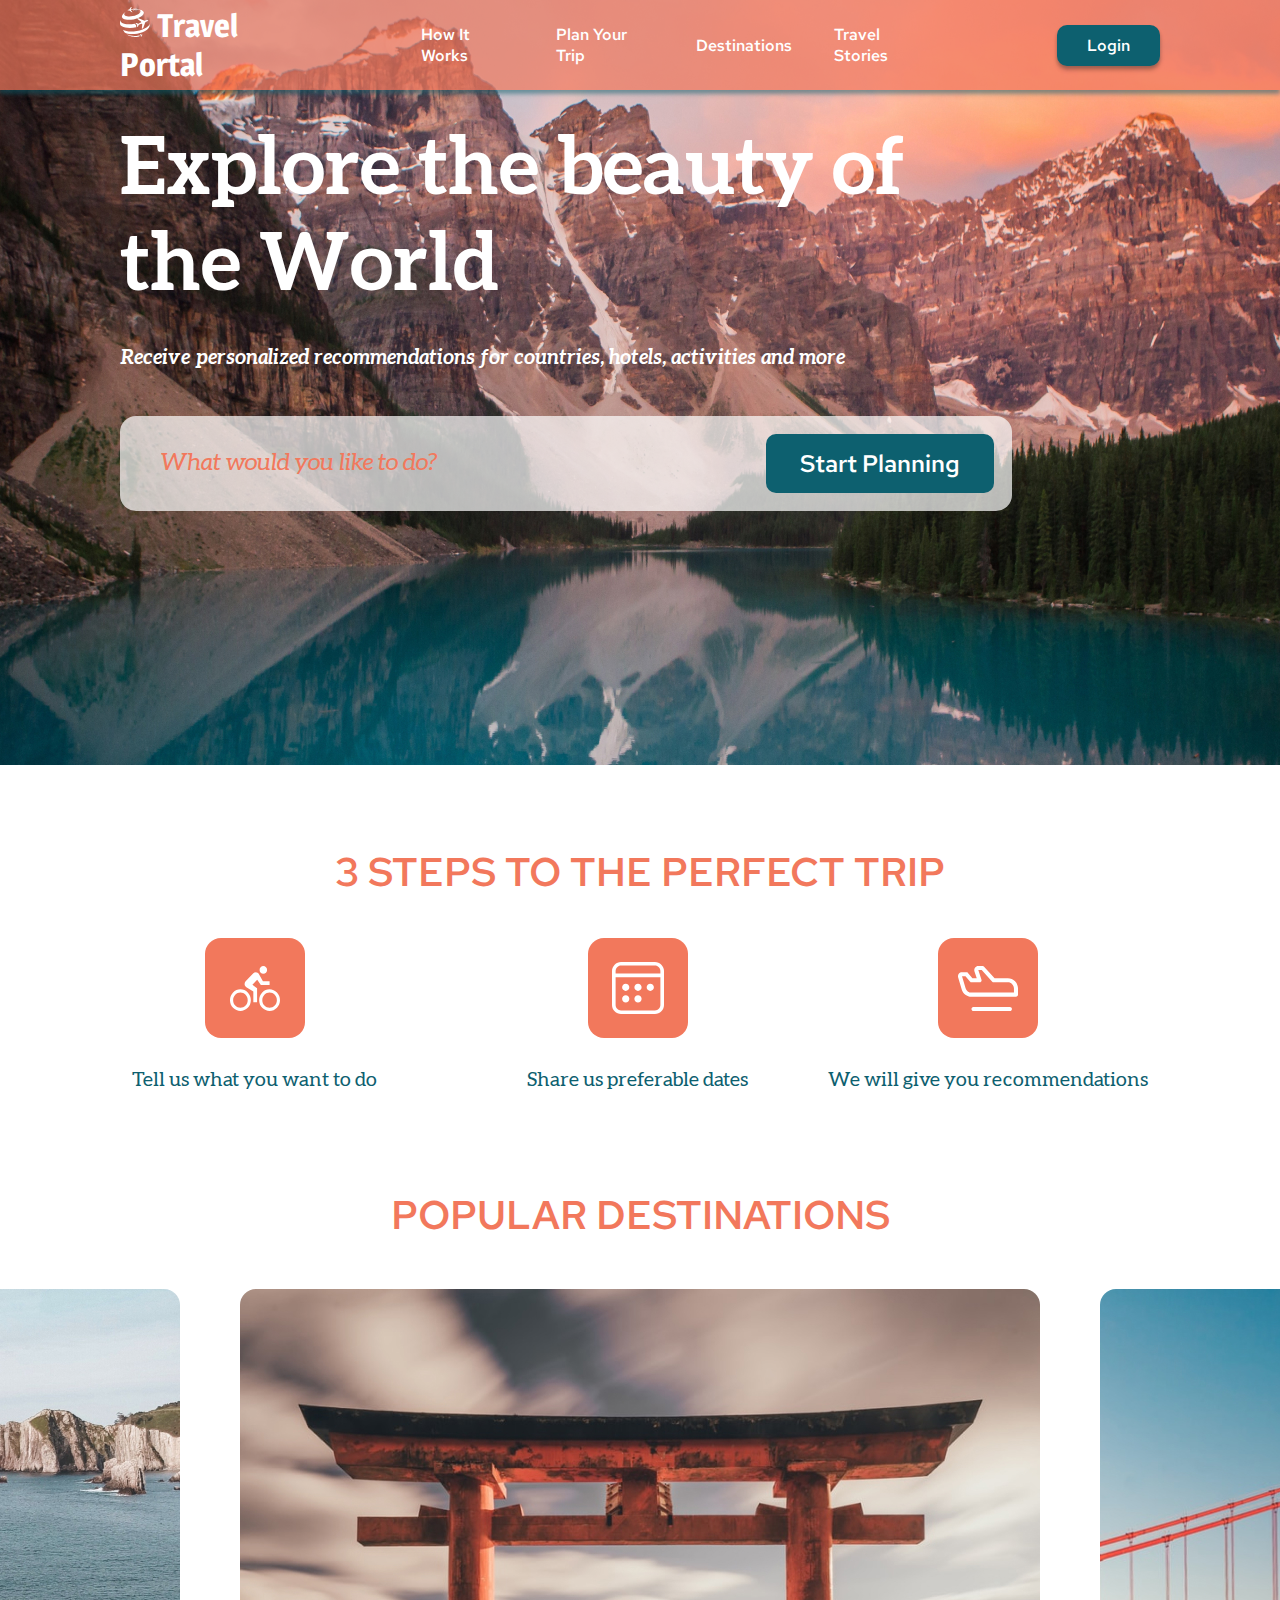
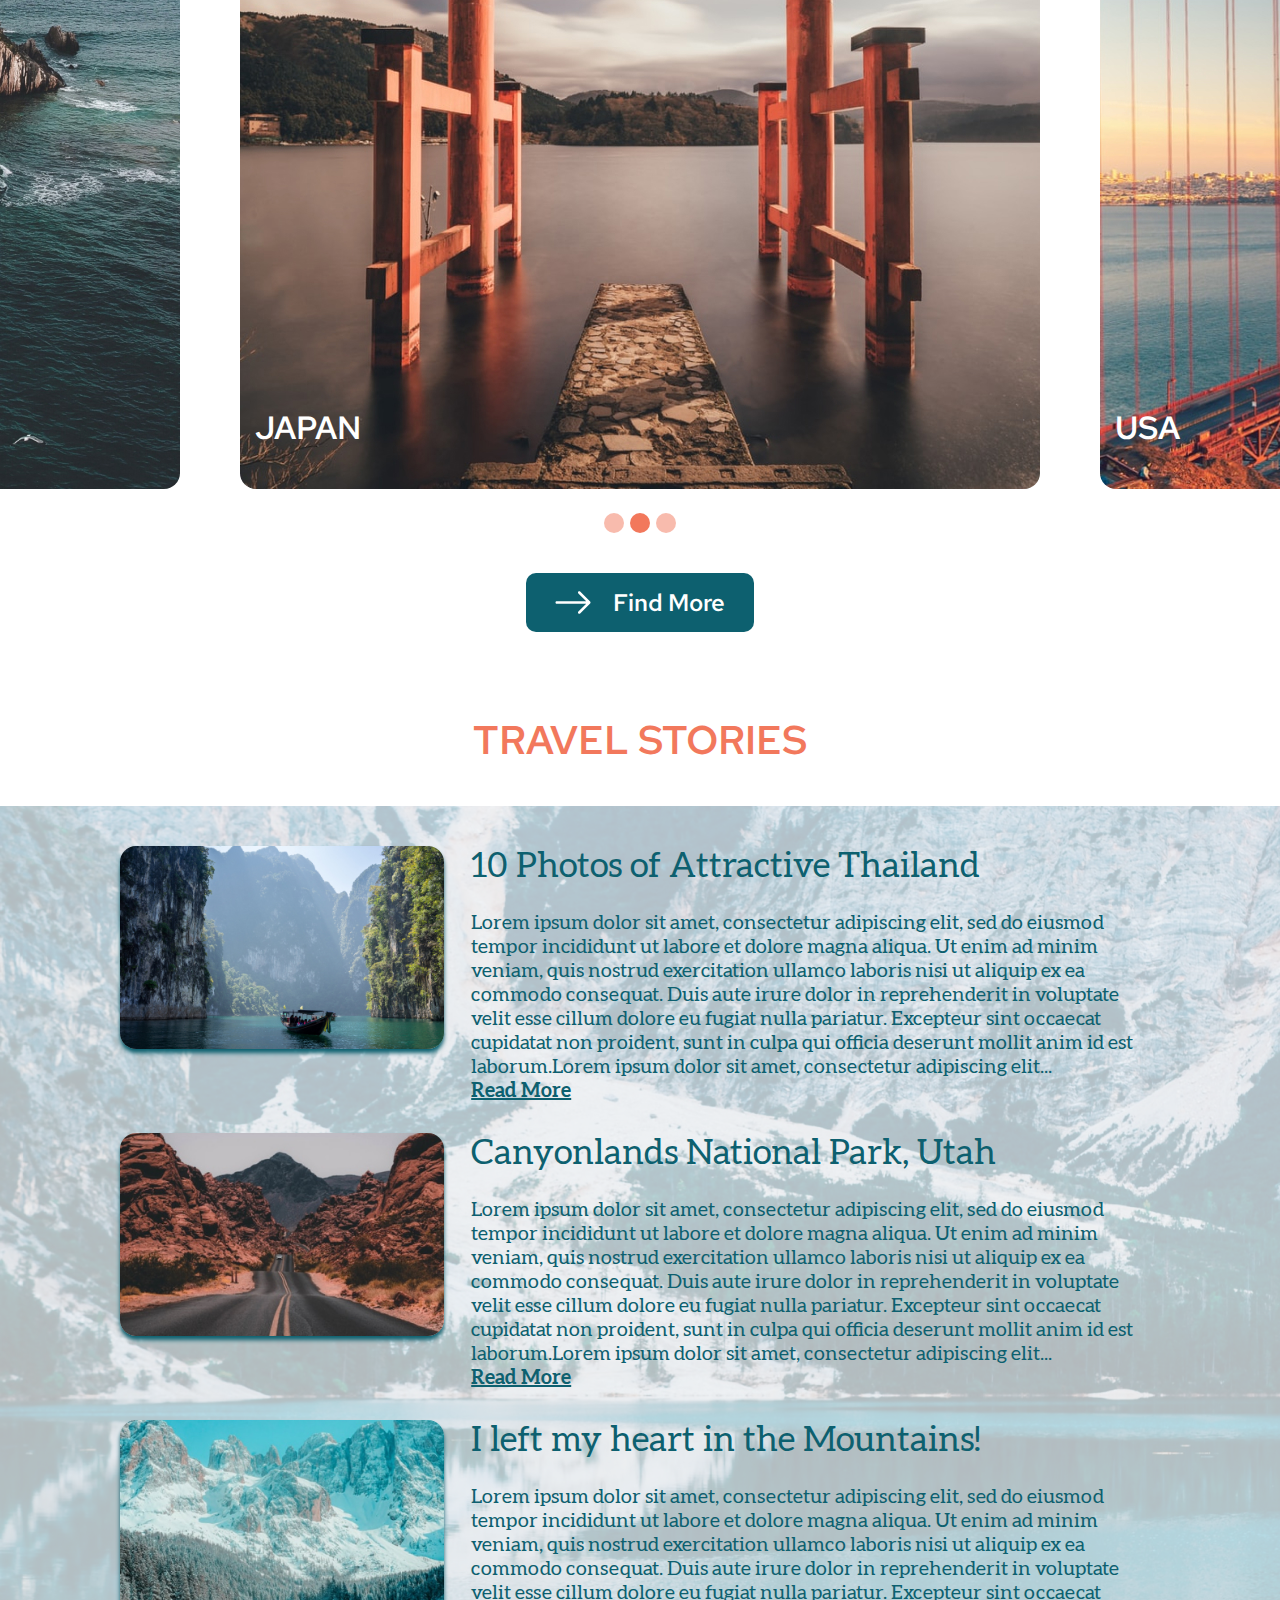
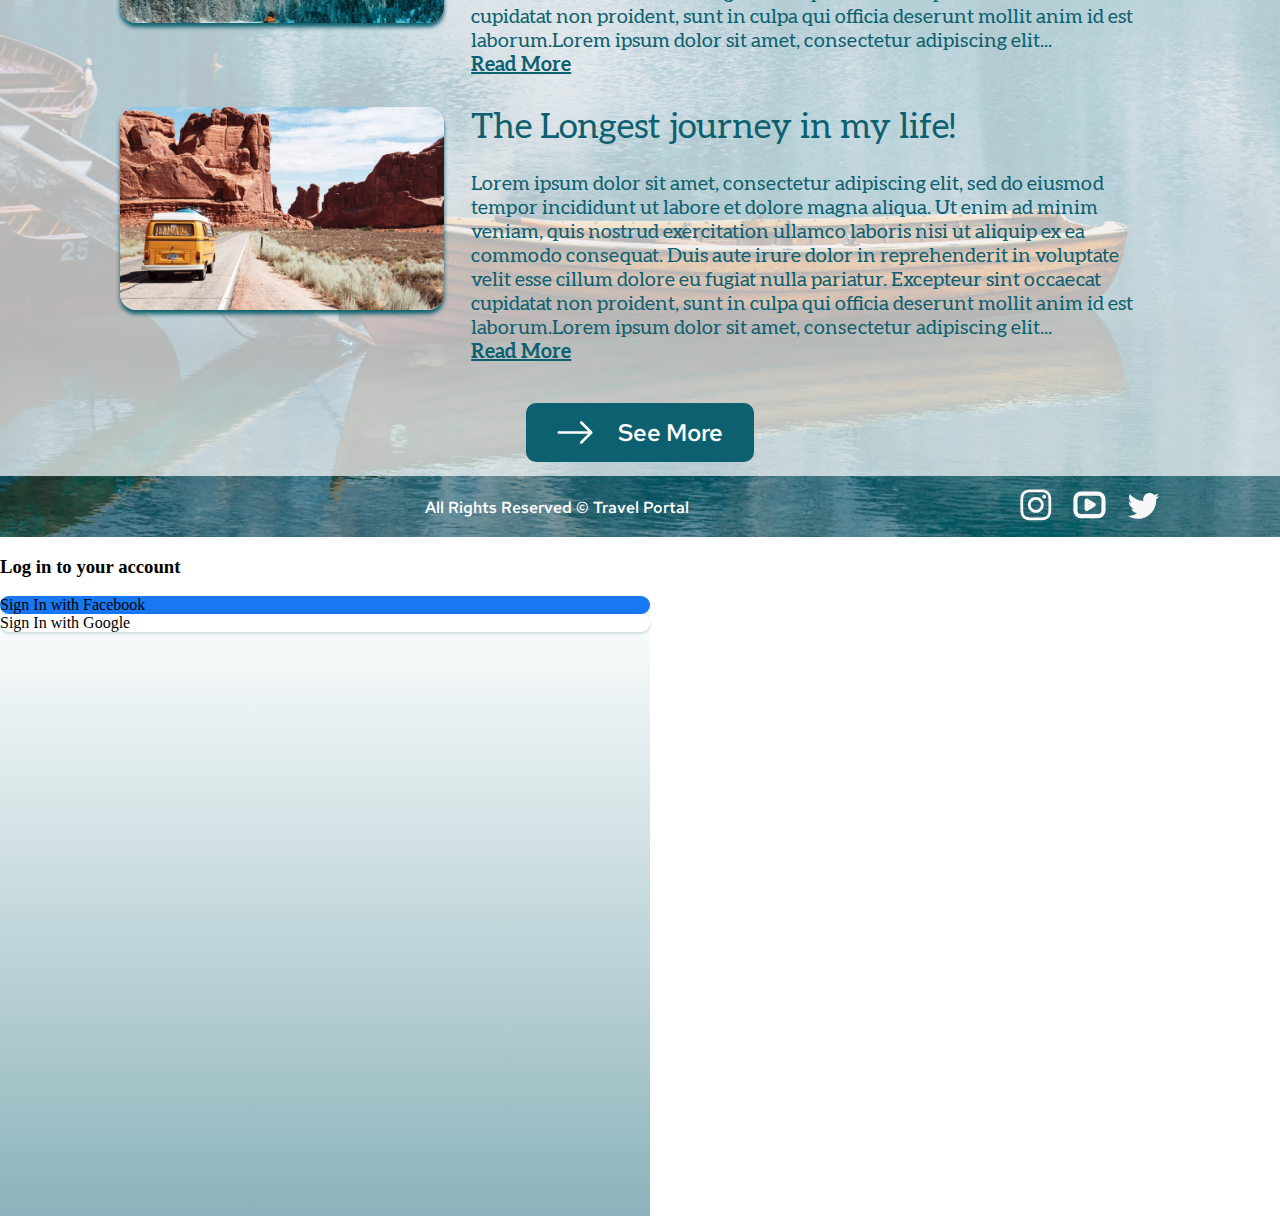
==== commit 39900752: "feat: start doing popup" ====
--- a/travel/index.html
+++ b/travel/index.html
@@ -229,6 +229,15 @@
             </div>
         </div>
     </footer>
+    <div class="popup">
+        <div class="popup_body">
+            <div class="popup_content">
+                <h3 class="login_pop_up">Log in to your account</h3>
+                <div class="with_facebook">Sign In with Facebook</div>
+                <div class="with_google">Sign In with Google</div>
+            </div>
+        </div>
+    </div>
     <script src="index.js"></script>
 </body>
 
--- a/travel/style.css
+++ b/travel/style.css
@@ -47,6 +47,10 @@
 
   body {
     margin: 0;
+  }
+
+  input {
+    outline: none;
   }
 
   .wrapper {
@@ -236,7 +240,7 @@
     font-weight: 400;
     font-size: 24px;
     line-height: 29px;
-    border: 0px;
+    border: none;
     color: #F2785C;
     background-color: rgba(0, 0, 0, 0);
     padding-left: 41px;
@@ -853,8 +857,24 @@
     .travel_stories_background {
       height: 628px;
     }
-
-
-
-
-  }+ }
+
+ /* POPUP START*/
+
+ .popup {
+  width: 650px;
+  height: 660px;
+  background: linear-gradient(180deg, #FFFFFF 6.15%, #0D606F 202.69%);
+ }
+
+ .with_facebook {
+  background-color: #1877F2;
+  box-shadow: 0px 0px 3px rgba(13, 96, 111, 0.08), 0px 2px 3px rgba(13, 96, 111, 0.16);
+  border-radius: 10px;
+ }
+
+ .with_google {
+  background: #FFFFFF;
+  box-shadow: 0px 0px 3px rgba(13, 96, 111, 0.08), 0px 2px 3px rgba(13, 96, 111, 0.16);
+  border-radius: 10px;
+ }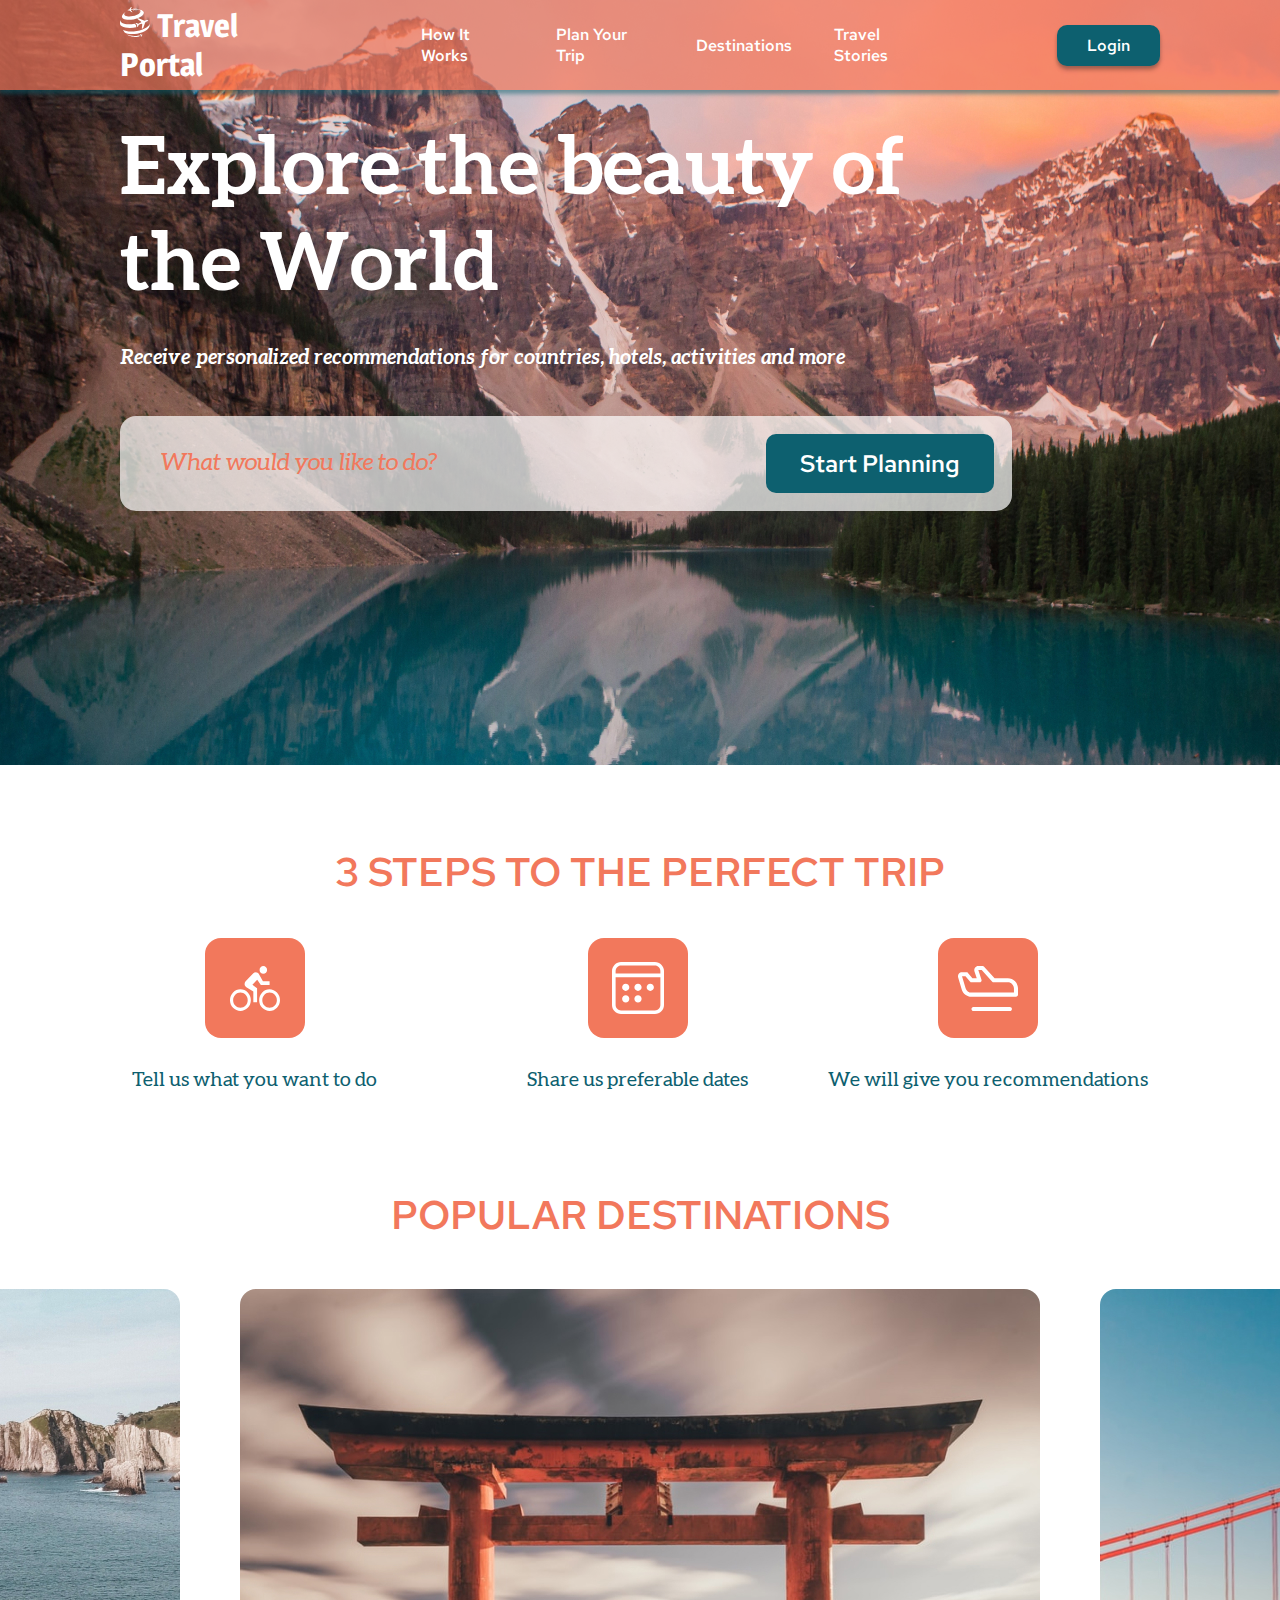
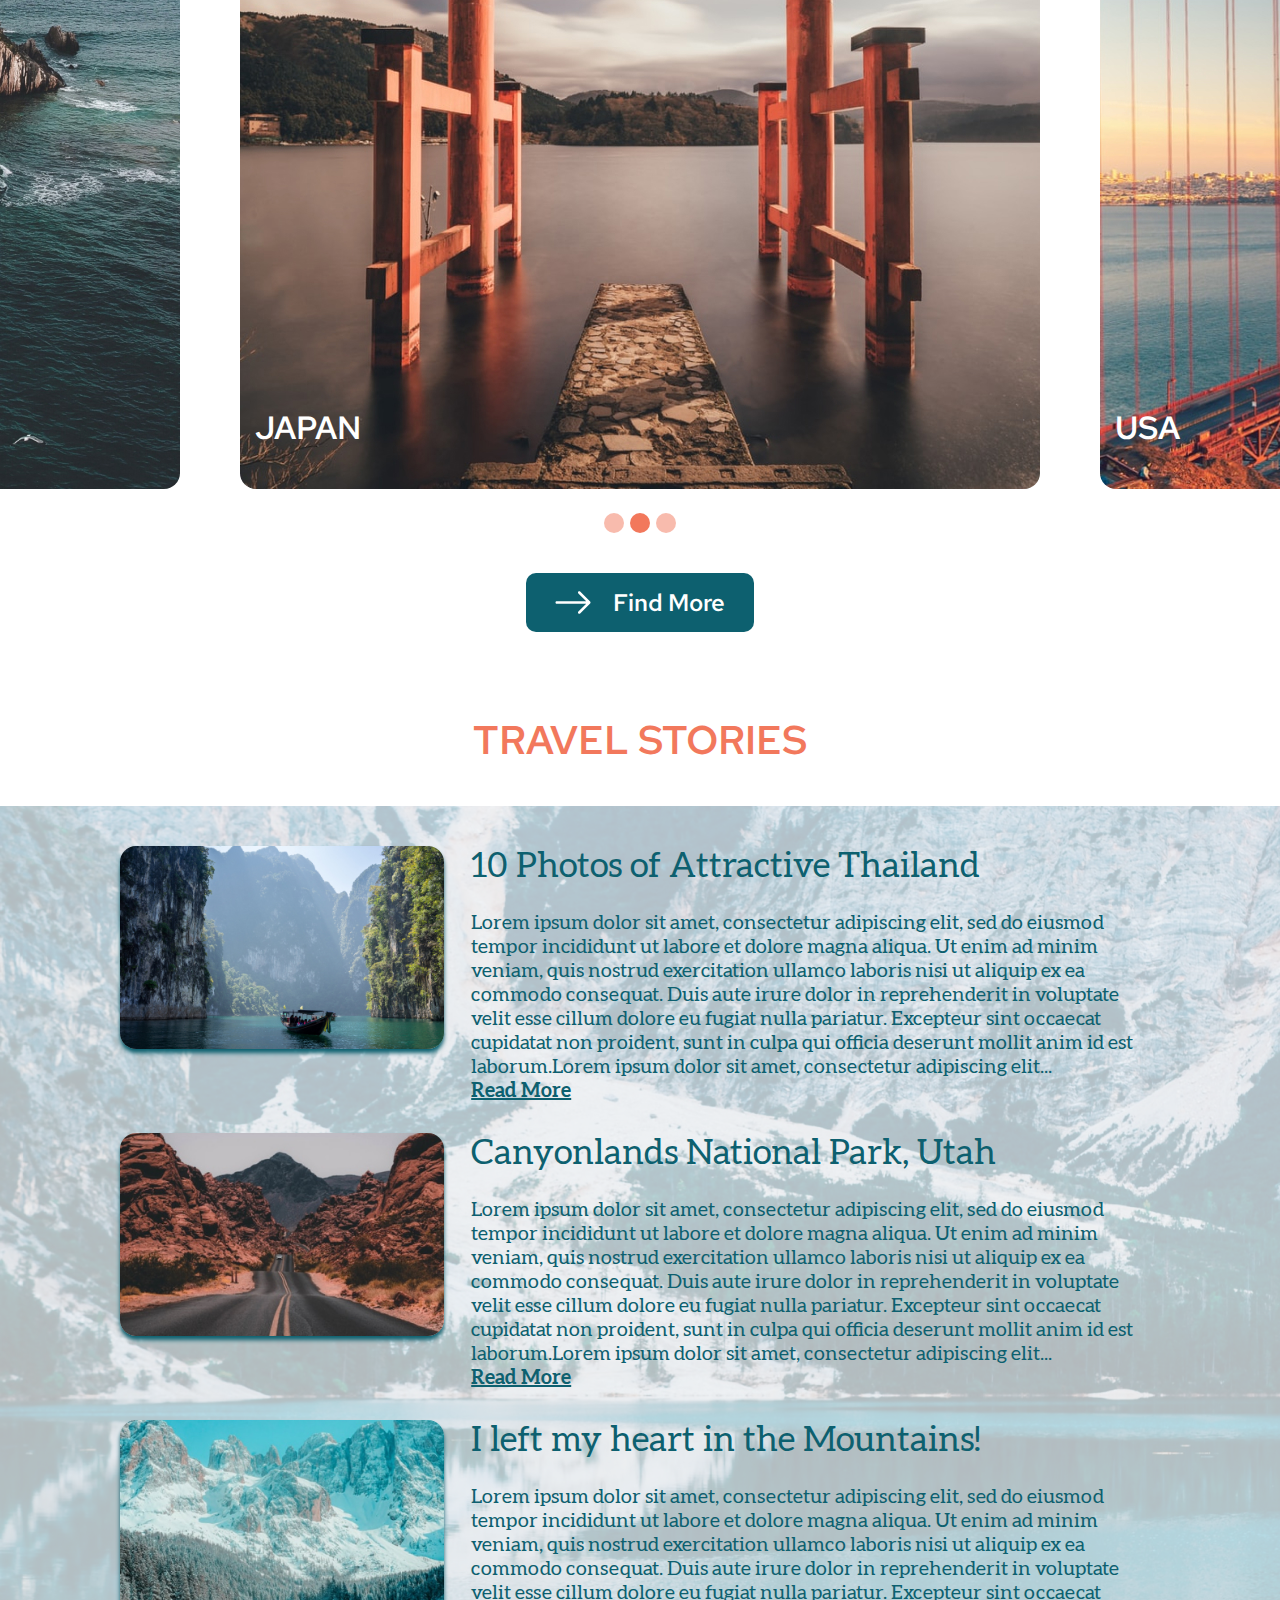
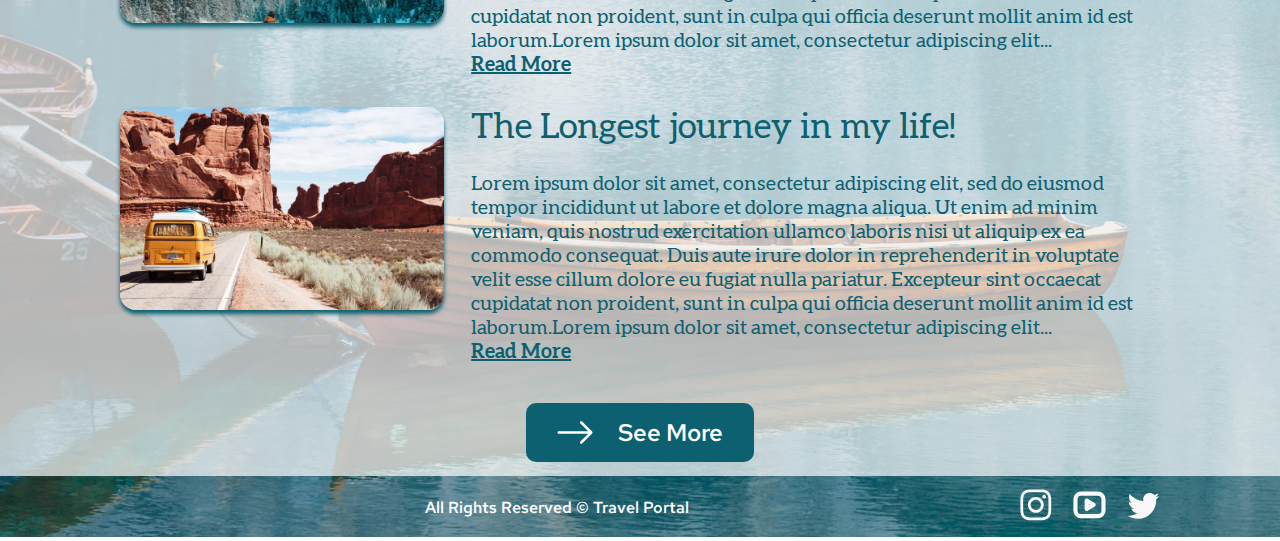
==== commit 43923662: "feat: make popup login" ====
--- a/travel/index.html
+++ b/travel/index.html
@@ -6,7 +6,7 @@
     <meta http-equiv="X-UA-Compatible" content="IE=edge">
     <meta name="viewport" content="width=device-width, initial-scale=1.0">
     <title>Travel Portal</title>
-    <link rel="icon" href="./assets/img/favicon.jpg">
+    <link rel="icon" href="./assets/img/favicon.svg">
     <link rel="stylesheet" href="style.css">
 </head>
 
@@ -35,7 +35,7 @@
                     </div>
                 </nav>
                 <div class="header_login">
-                    <button class="button">Login</button>
+                    <button class="button" id="open_popup">Login</button>
                 </div>
                 <div class="header-burger burger">
                     <span class="burger-line burger-line-first"></span>
@@ -88,23 +88,23 @@
                 <h2 class="topic" id="destinations">POPULAR DESTINATIONS</h2>
                 <div class="carousel">
                     <div class="destination">
-                        <div class="destination_country"><span class="country">USA</span></div>
-                        <div class="destination_country"><span class="country">SPAIN</span></div>
-                        <div class="destination_country"><span class="country">JAPAN</span></div>
-                        <div class="destination_country"><span class="country">USA</span></div>
-                        <div class="destination_country"><span class="country">SPAIN</span></div>
+                        <div class="destination_country radio_5"><span class="country">USA</span></div>
+                        <div class="destination_country radio_1"><span class="country">SPAIN</span></div>
+                        <div class="destination_country radio_2"><span class="country">JAPAN</span></div>
+                        <div class="destination_country radio_3"><span class="country">USA</span></div>
+                        <div class="destination_country radio_4"><span class="country">SPAIN</span></div>
                     </div>
                 </div>
                 <div class="carousel_radio">
-                    <label class="destination_radio radio_1">
+                    <label class="destination_radio">
                         <input class="radio__input" type="radio" name="switch">
                         <span class="radio__box"></span>
                     </label>
-                    <label class="destination_radio radio_2">
+                    <label class="destination_radio">
                         <input class="radio__input" type="radio" name="switch" checked>
                         <span class="radio__box"></span>
                     </label>
-                    <label class="destination_radio radio_3">
+                    <label class="destination_radio">
                         <input class="radio__input" type="radio" name="switch">
                         <span class="radio__box"></span>
                     </label>
@@ -229,12 +229,27 @@
             </div>
         </div>
     </footer>
-    <div class="popup">
-        <div class="popup_body">
-            <div class="popup_content">
-                <h3 class="login_pop_up">Log in to your account</h3>
-                <div class="with_facebook">Sign In with Facebook</div>
-                <div class="with_google">Sign In with Google</div>
+    <div class="popup" id="popup">
+        <div class="popup_container">
+            <div class="popup_body">
+                <h3 class="login_popup">Log in to your account</h3>
+                <button class="with_facebook button"><img src="assets/img/facebook_popup.svg" alt="facebook_icon">Sign In with Facebook</button>
+                <button class="with_google button"><img src="assets/img/google_popup.svg" alt="google_icon">Sign In with Google</button>
+                <span class="or">or</span>
+                <form class="form_signin">
+                    <label class="email_signin">E-mail</label>
+                    <input type="email" class="input_popup">
+                    <label class="password_signin">Password</label>
+                    <input type="password" class="input_popup">
+                    <button class="signin" type="submit">Sign In</button>
+                </form>
+                <a href="#" class="forgot_pass">Forgot Your Password?</a>
+                <span class="popup_line"></span>
+                <div class="create_account">
+                    <span>Don't have an account?</span>
+                    <a href="#" class="register">Register</a>
+                </div>
+                <div class="popup_close" id="popup_close">&#10006</div>
             </div>
         </div>
     </div>
--- a/travel/style.css
+++ b/travel/style.css
@@ -348,6 +348,10 @@
     color: #FFFFFF;
   }
 
+  .destination:hover {
+    cursor: pointer;
+  }
+
   .destination_country:nth-child(1) {
     background-image: url(assets/img/Rectangle25.jpg);
     border-radius: 16px;
@@ -862,19 +866,150 @@
  /* POPUP START*/
 
  .popup {
+  position: fixed;
+  top: 0;
+  left: 0;
+  width: 100%;
+  height: 100%;
+  background-color: transparent;
+  /*opacity: 0;
+  visibility: hidden;*/
+  z-index: 2;
+  transform: translateY(0%) scale(0);
+  transition: 0.4s ease-in-out;
+ }
+
+ .popup.active {
+  transform: translateY(0%) scale(100%);
+  background-color: rgba(107, 113, 114, 0.8);
+ }
+
+ .popup_container {
+  display: flex;
+  width: 100%;
+  height: 100%;
+  flex-direction: column;
+  }
+
+ .popup_body {
+  margin: auto;
+  padding: 25px 45px;
+  height: 660px;
   width: 650px;
-  height: 660px;
+  border-radius: 16px;
+  position: relative;
   background: linear-gradient(180deg, #FFFFFF 6.15%, #0D606F 202.69%);
+ } 
+
+ .popup_close {
+  position: absolute;
+  top: 15px;
+  right: 15px;
+  font-size: 25px;
+  cursor: pointer;
+  color: #0D606F;
  }
+
+ .login_popup {
+  text-align: center;
+  font-family: 'Aleo';
+  font-style: normal;
+  font-weight: 700;
+  font-size: 32px;
+  line-height: 38px;
+  color: #0D606F;
+ }
+
+ .popup_body button {
+  border-radius: 10px;
+  width: 100%;
+  height: 56px;
+  border: none;
+  font-family: 'Red Hat Text';
+  font-style: normal;
+  font-weight: 400;
+  font-size: 20px;
+  line-height: 26px;
+  box-shadow: 0px 0px 3px rgba(13, 96, 111, 0.08), 0px 2px 3px rgba(13, 96, 111, 0.16);
+}
 
  .with_facebook {
   background-color: #1877F2;
-  box-shadow: 0px 0px 3px rgba(13, 96, 111, 0.08), 0px 2px 3px rgba(13, 96, 111, 0.16);
-  border-radius: 10px;
+  color: #FFFFFF;
+  }
+
+ .with_google {
+  background-color: #FFFFFF;
+  color: #0D606F;
  }
 
- .with_google {
-  background: #FFFFFF;
-  box-shadow: 0px 0px 3px rgba(13, 96, 111, 0.08), 0px 2px 3px rgba(13, 96, 111, 0.16);
-  border-radius: 10px;
- }+ .or {
+  display: flex;
+  align-items: center;
+  justify-content: space-between;
+  font-family: 'Aleo';
+  font-style: normal;
+  font-weight: 700;
+  font-size: 20px;
+  line-height: 24px;
+  color: rgba(13, 96, 111, 0.5);
+  }
+
+  .or::before, .or::after {
+    content: '';
+    width: 261px;
+    height: 1px;
+    background-color: rgba(13, 96, 111, 0.5);
+  } 
+
+  .form_signin {
+    display: flex;
+    flex-direction: column;
+    font-family: 'Aleo';
+    font-style: normal;
+    font-weight: 400;
+    font-size: 16px;
+    line-height: 19px;
+    color: #0D606F;
+    gap: 10px;
+    margin-bottom: 20px;
+  }
+
+  .input_popup {
+    height: 54px;
+    background: #FFFFFF;
+    box-shadow: inset 0px 0px 3px rgba(13, 96, 111, 0.08), inset 0px 2px 3px rgba(13, 96, 111, 0.16);
+    border-radius: 10px;
+    border: none;
+  }
+
+  .signin {
+    background-color: #0D606F;
+    color: #FFFFFF;
+  }
+
+  .forgot_pass {
+    display: flex;
+    flex-direction: column;
+    align-items: center;
+    color: #0D606F;
+    margin-bottom: 20px;
+  }
+
+  .popup_line {
+    display:block;
+    height: 1px;
+    background-color: rgba(13, 96, 111, 0.5);
+    margin-bottom: 20px;
+  }
+
+  .create_account {
+    display: flex;
+    justify-content: center;
+    color: rgba(13, 96, 111, 0.5);
+    gap: 5px;
+  }  
+
+  .register {
+    color: #0D606F;
+  }